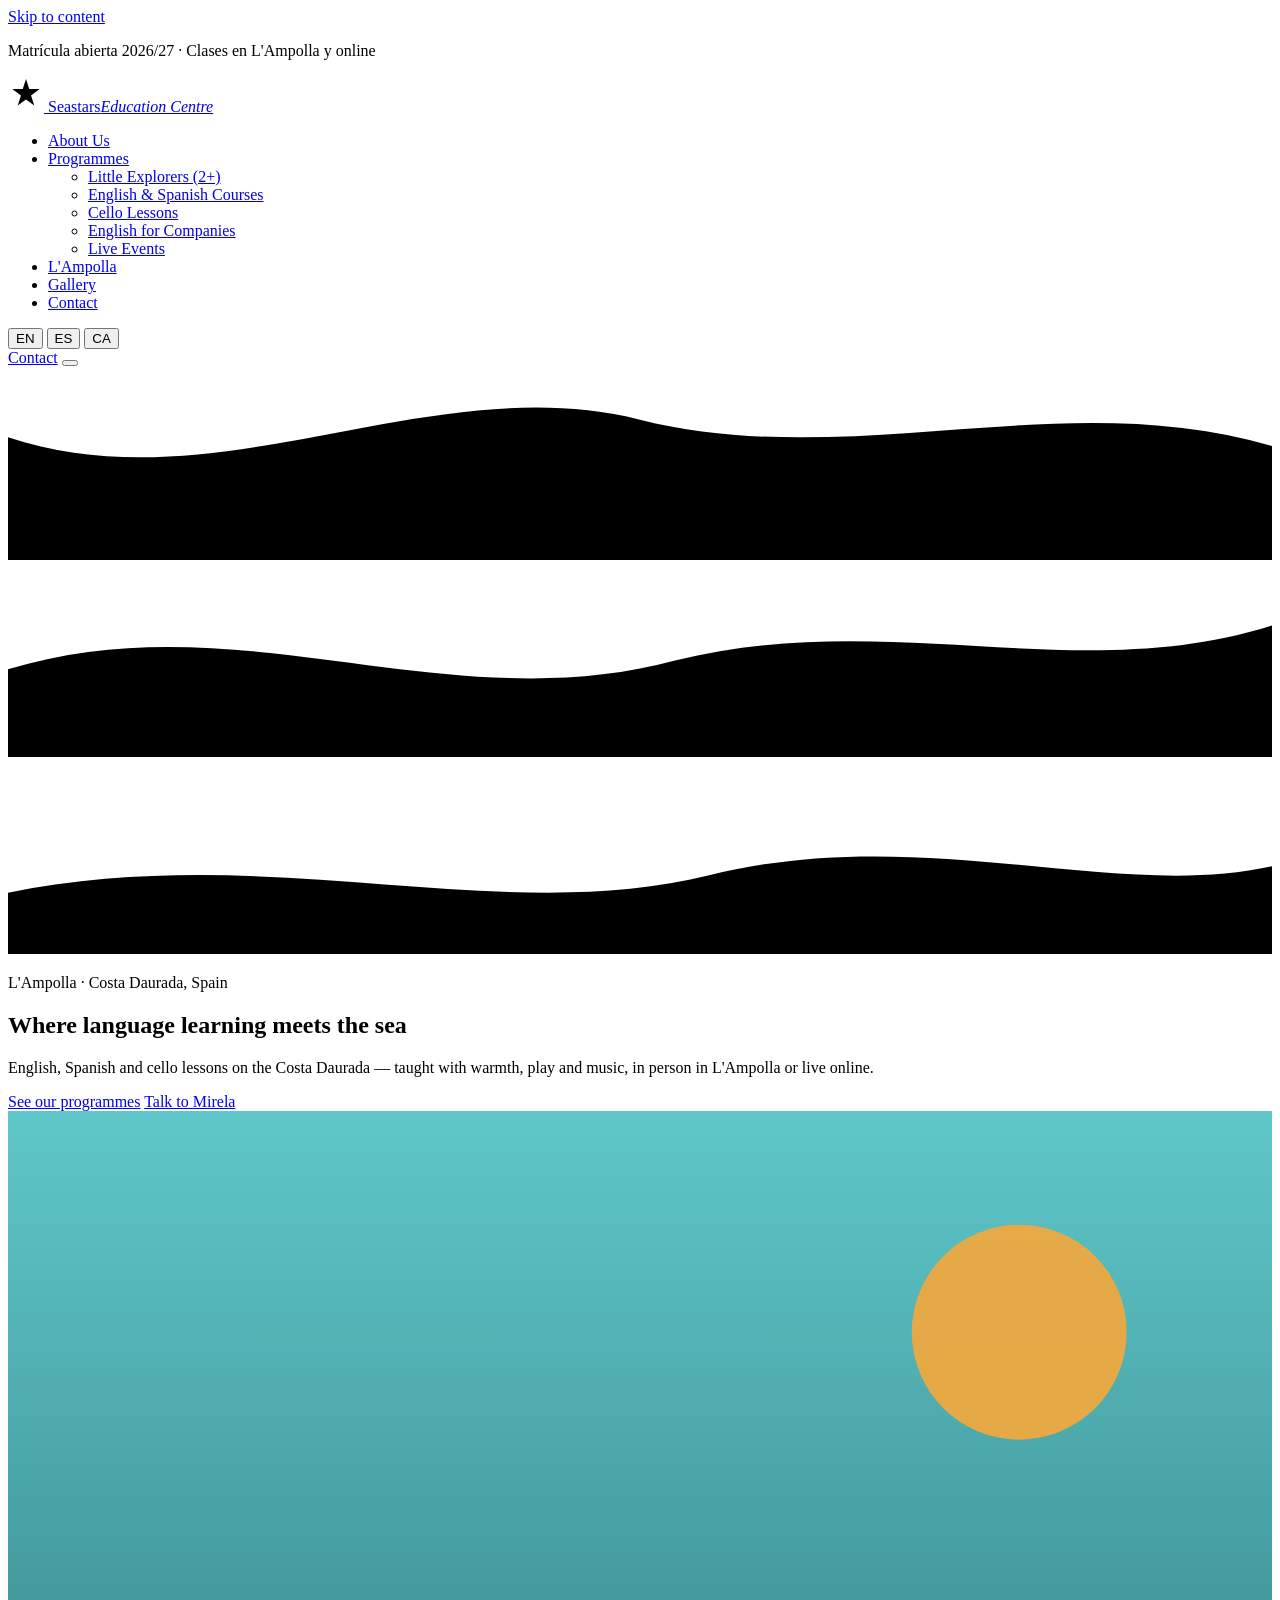
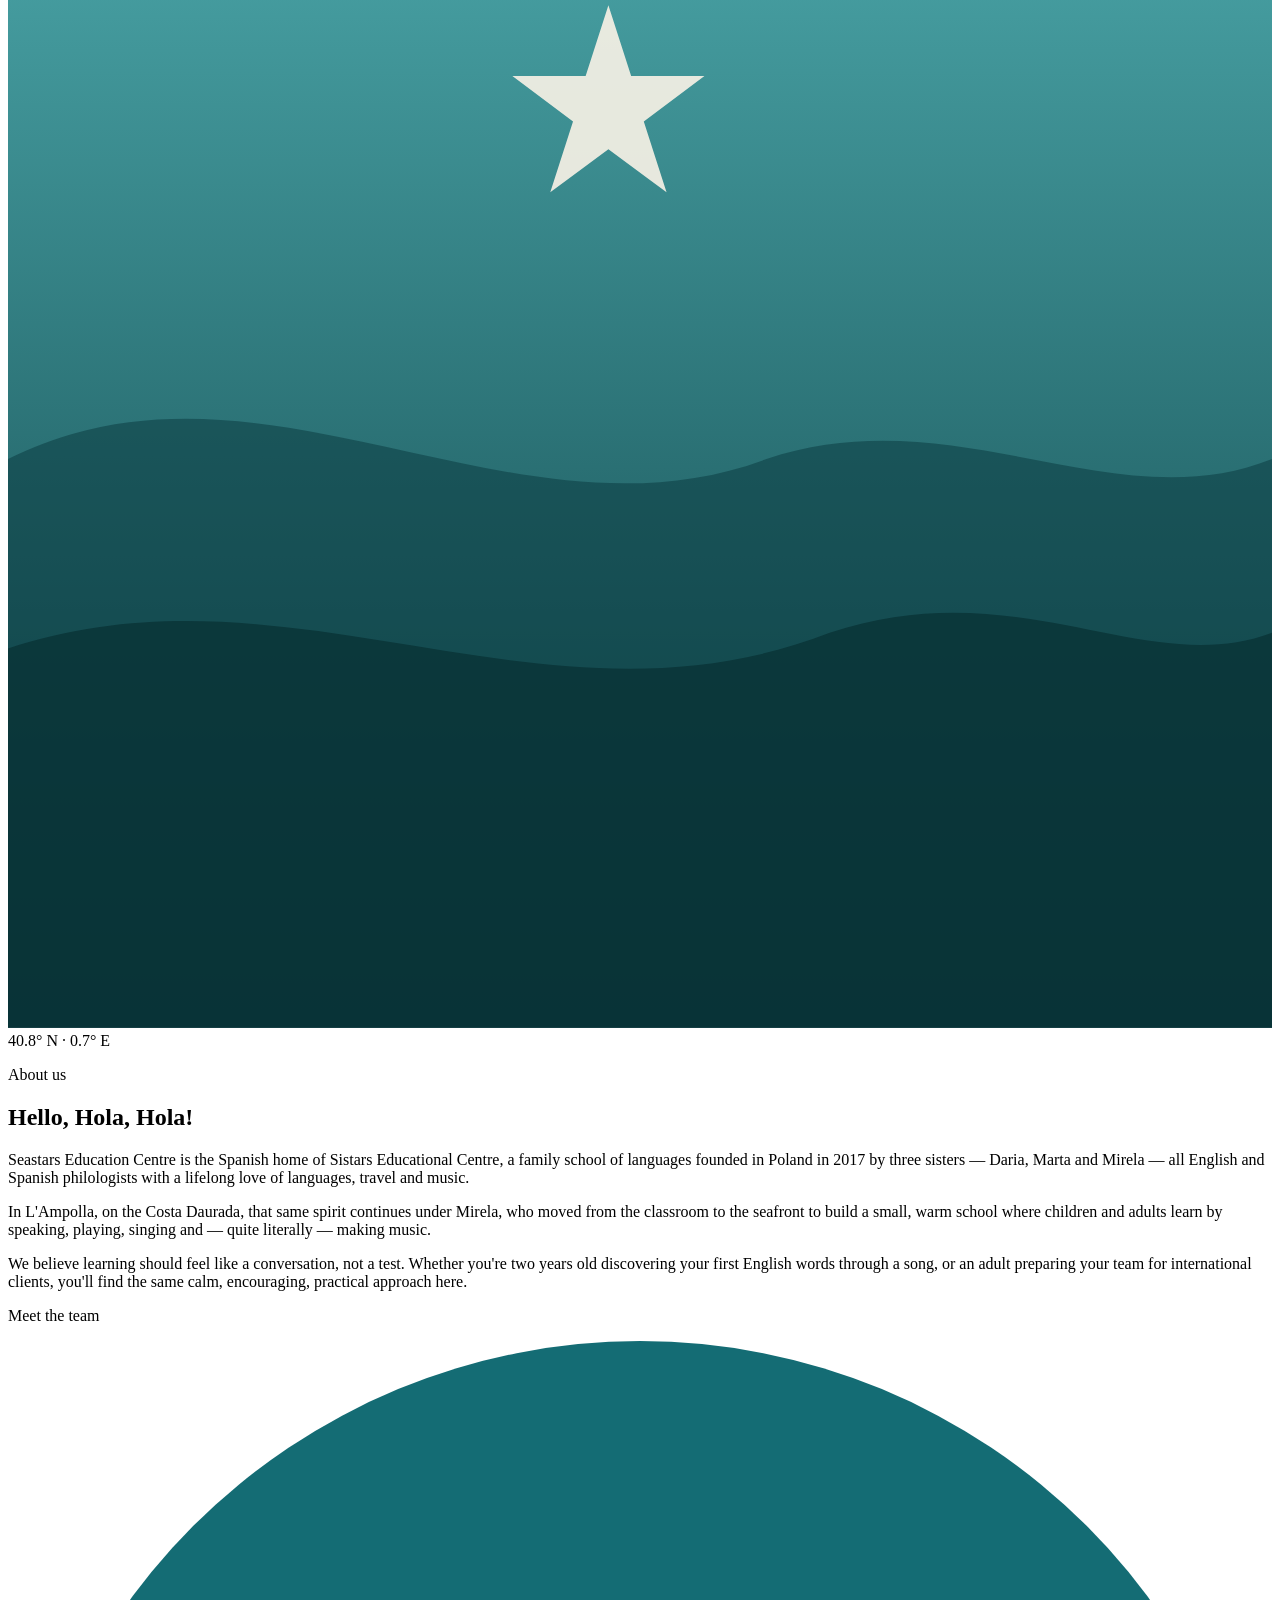
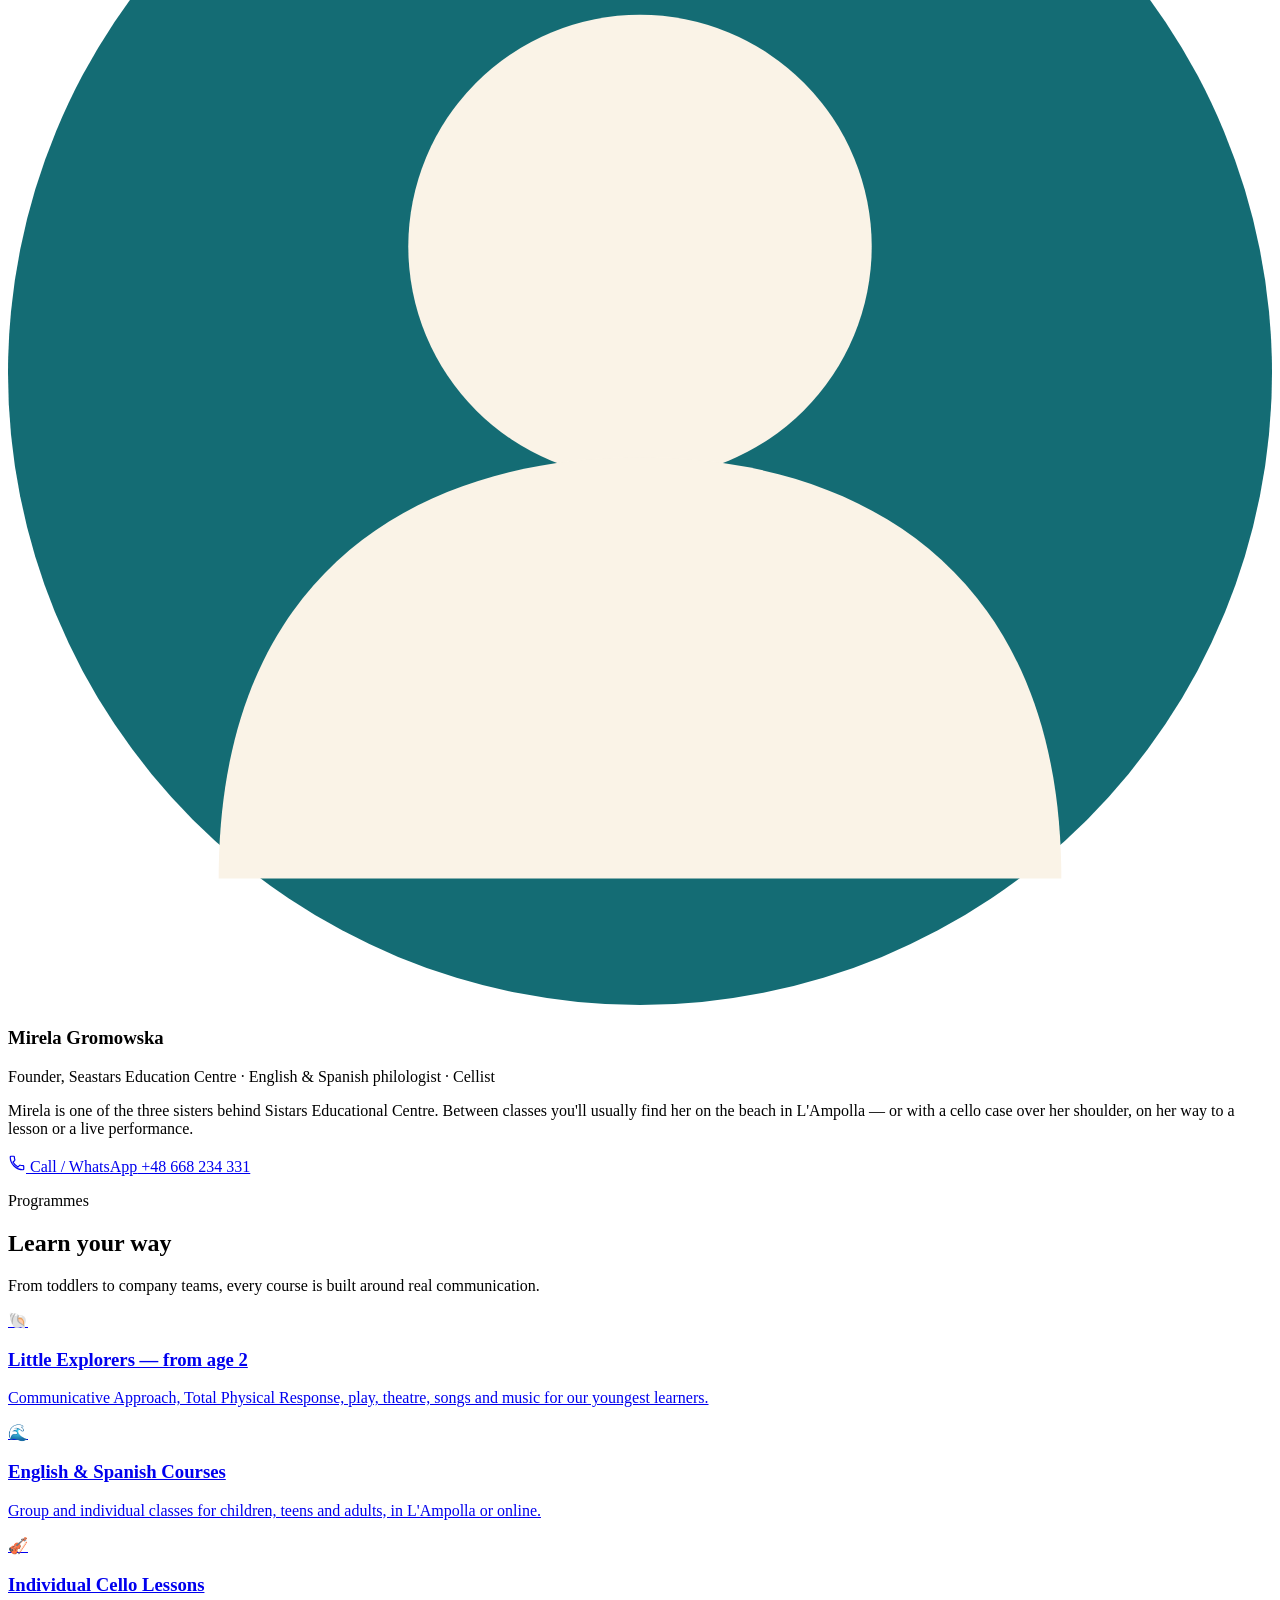
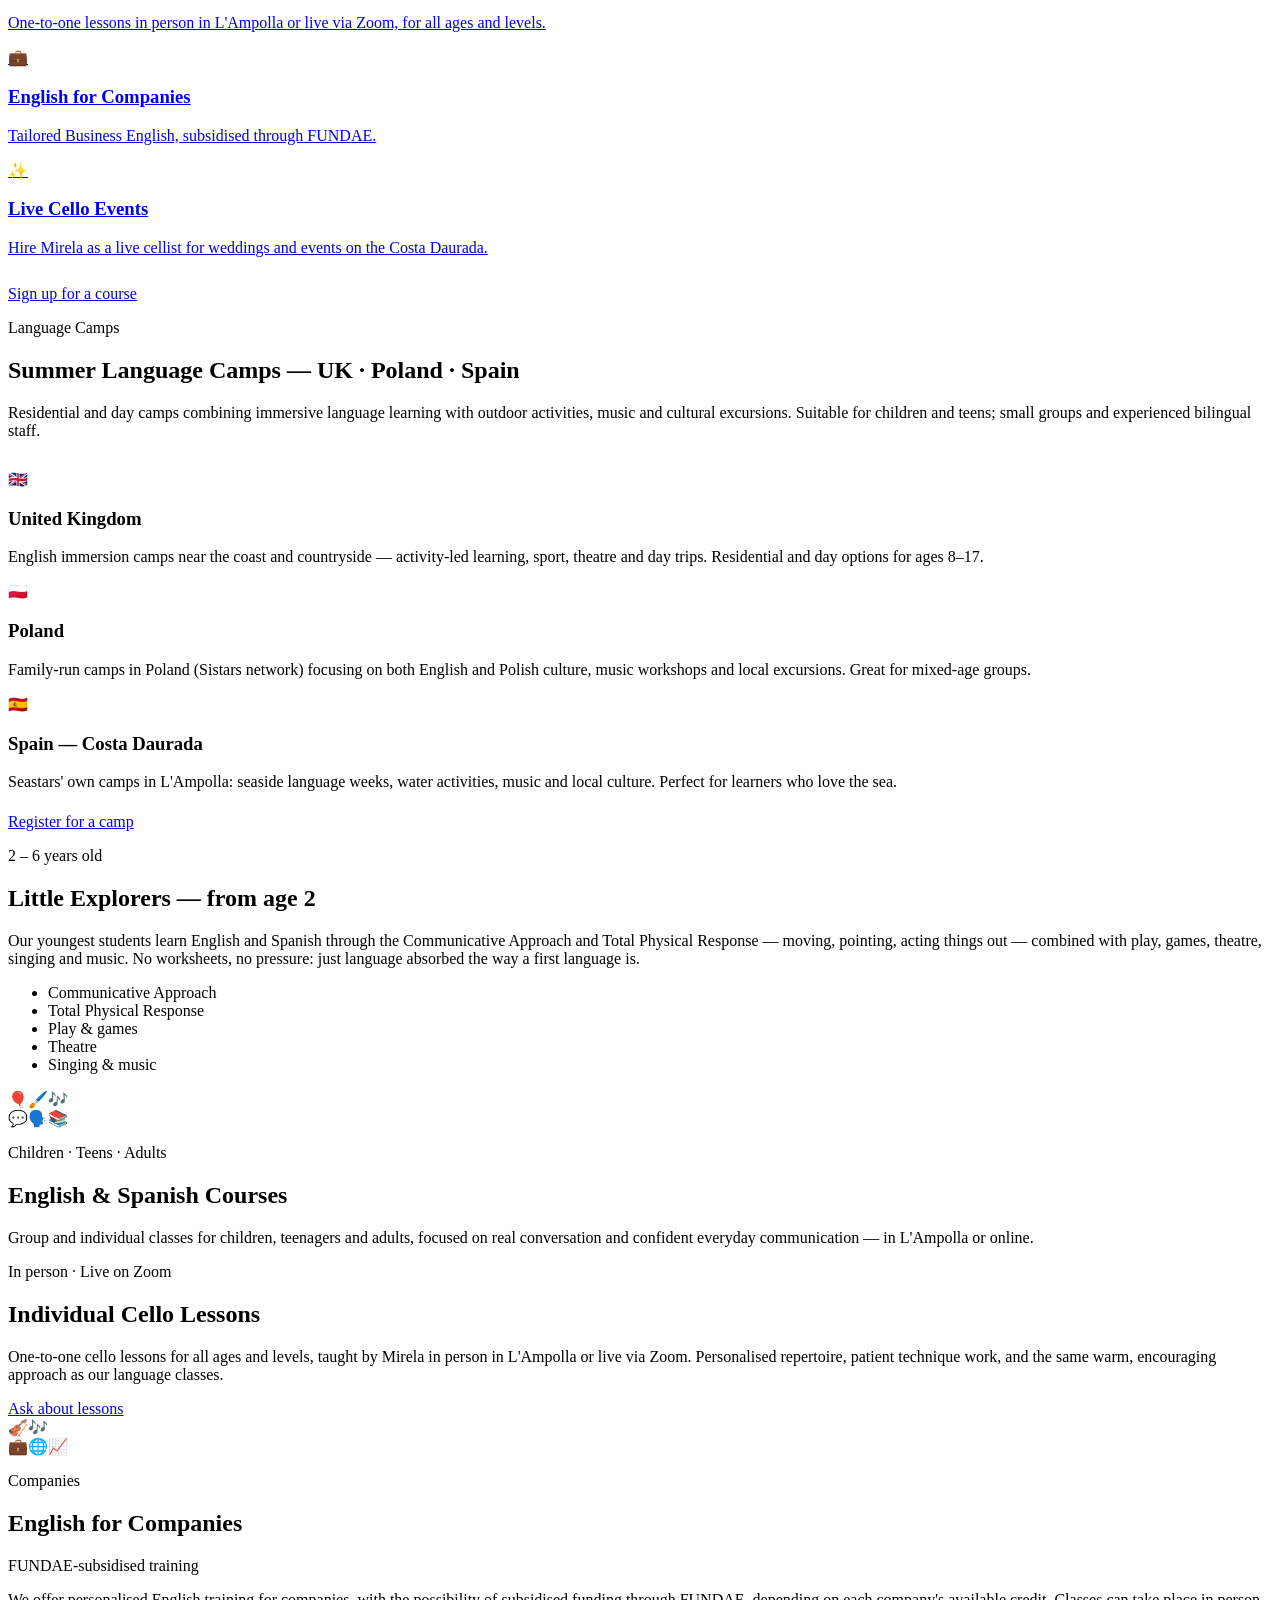
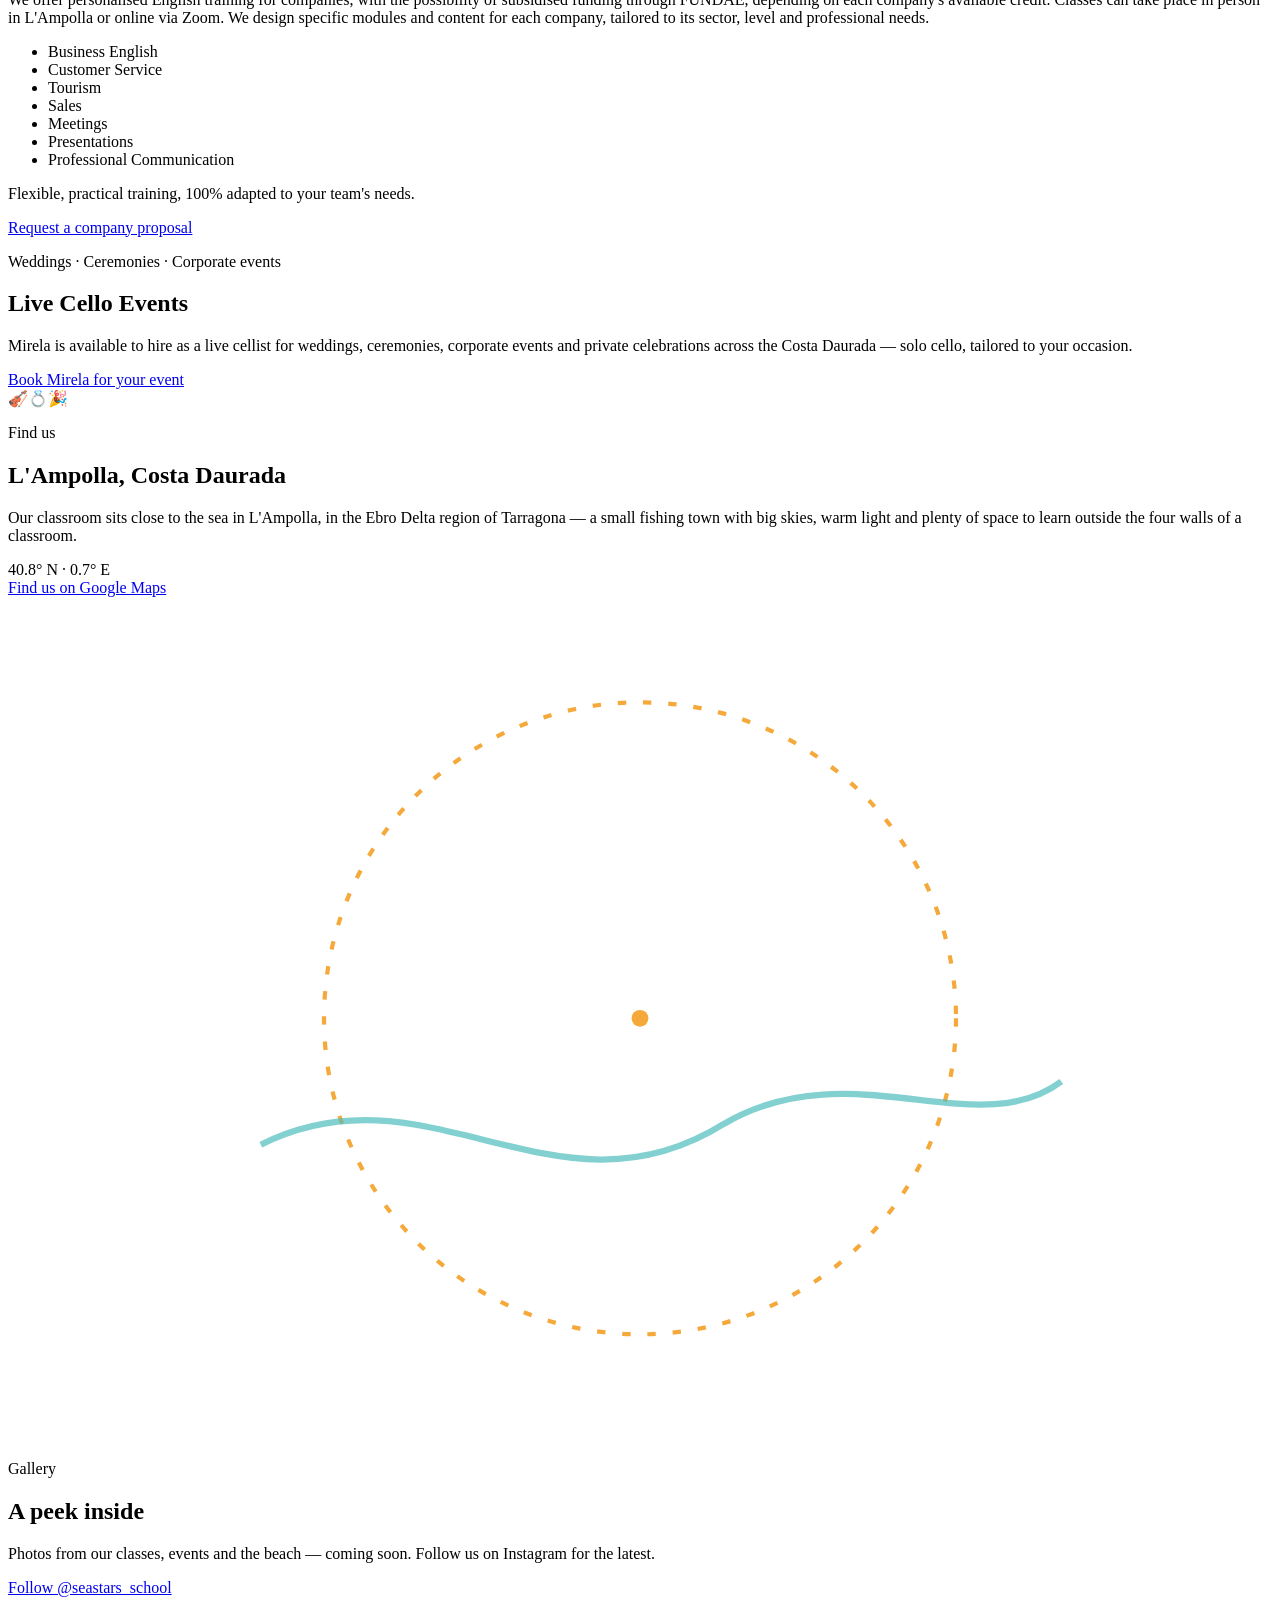
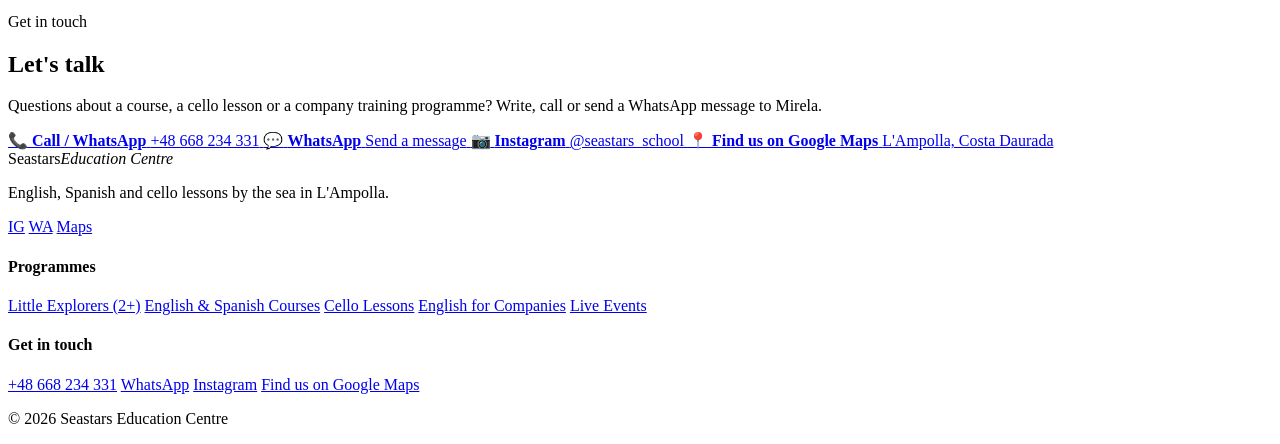
==== index.html @ ed07a640 "Add files via upload" ====
<!DOCTYPE html>
<html lang="es">
<head>
<meta charset="UTF-8">
<meta name="viewport" content="width=device-width, initial-scale=1.0">
<title>Seastars Education Centre — L'Ampolla</title>
<meta name="description" content="Seastars Education Centre — inglés, español y clases de violonchelo en L'Ampolla, Costa Daurada. English, Spanish and cello lessons by the sea.">

<link rel="icon" href="data:image/svg+xml,%3Csvg xmlns='http://www.w3.org/2000/svg' viewBox='0 0 100 100'%3E%3Crect width='100' height='100' rx='24' fill='%230B3D42'/%3E%3Cpath d='M50 18 L58 40 L82 40 L62 54 L70 78 L50 63 L30 78 L38 54 L18 40 L42 40 Z' fill='%23F5A93B'/%3E%3C/svg%3E">

<link rel="preconnect" href="https://fonts.googleapis.com">
<link rel="preconnect" href="https://fonts.gstatic.com" crossorigin>
<link href="https://fonts.googleapis.com/css2?family=Fraunces:ital,opsz,wght@0,9..144,400;0,9..144,500;0,9..144,600;1,9..144,500&family=Inter:wght@400;500;600;700&family=Space+Mono:wght@400;700&display=swap" rel="stylesheet">

<link rel="stylesheet" href="css/styles.css">
</head>
<body>

<a class="skip-link" href="#main">Skip to content</a>

<!-- ANNOUNCEMENT BAR -->
<div class="announce">
  <p data-i18n="announce.text">Matrícula abierta 2026/27 · Clases en L'Ampolla y online</p>
</div>

<!-- HEADER -->
<header class="site-header" id="site-header">
  <div class="wrap header-inner">
    <a href="#top" class="logo" aria-label="Seastars Education Centre — home">
      <svg class="logo-mark" viewBox="0 0 100 100" width="36" height="36" aria-hidden="true">
        <path d="M50 8 L59 36 L88 36 L64 54 L73 82 L50 65 L27 82 L36 54 L12 36 L41 36 Z"/>
      </svg>
      <span class="logo-word">Seastars<em>Education&nbsp;Centre</em></span>
    </a>

    <nav class="main-nav" id="main-nav" aria-label="Primary">
      <ul>
        <li><a href="#about" data-i18n="nav.about">About Us</a></li>
        <li class="has-dropdown">
          <a href="#offer" data-i18n="nav.offer">Programmes</a>
          <ul class="dropdown">
            <li><a href="#kids" data-i18n="nav.kids">Little Explorers (2+)</a></li>
            <li><a href="#general" data-i18n="nav.general">English &amp; Spanish Courses</a></li>
            <li><a href="#cello" data-i18n="nav.cello">Cello Lessons</a></li>
            <li><a href="#business" data-i18n="nav.business">English for Companies</a></li>
            <li><a href="#events" data-i18n="nav.events">Live Events</a></li>
          </ul>
        </li>
        <li><a href="#location" data-i18n="nav.location">L'Ampolla</a></li>
        <li><a href="#gallery" data-i18n="nav.gallery">Gallery</a></li>
        <li><a href="#contact" data-i18n="nav.contact">Contact</a></li>
      </ul>
    </nav>

    <div class="header-actions">
      <div class="lang-switch" role="group" aria-label="Language">
        <button type="button" class="lang-btn" data-lang="en">EN</button>
        <button type="button" class="lang-btn" data-lang="es">ES</button>
        <button type="button" class="lang-btn" data-lang="ca">CA</button>
      </div>
      <a class="btn btn-small btn-primary" href="#contact" data-i18n="nav.cta">Contact</a>
      <button class="nav-toggle" id="nav-toggle" aria-expanded="false" aria-controls="main-nav" aria-label="Toggle menu">
        <span></span><span></span><span></span>
      </button>
    </div>
  </div>
</header>

<main id="main">

  <!-- HERO -->
  <section class="hero" id="top">
    <div class="hero-sea" aria-hidden="true">
      <svg class="hero-wave hero-wave-1" viewBox="0 0 1440 220" preserveAspectRatio="none"><path d="M0,80 C 240,160 480,0 720,60 C 960,120 1200,20 1440,90 L1440,220 L0,220 Z"></path></svg>
      <svg class="hero-wave hero-wave-2" viewBox="0 0 1440 220" preserveAspectRatio="none"><path d="M0,120 C 260,40 500,180 760,110 C 1000,50 1220,140 1440,70 L1440,220 L0,220 Z"></path></svg>
      <svg class="hero-wave hero-wave-3" viewBox="0 0 1440 220" preserveAspectRatio="none"><path d="M0,150 C 300,90 560,190 800,130 C 1040,70 1260,160 1440,120 L1440,220 L0,220 Z"></path></svg>
    </div>

    <div class="wrap hero-inner">
      <p class="eyebrow eyebrow-light" data-i18n="hero.eyebrow">L'Ampolla · Costa Daurada, Spain</p>
      <h1 data-i18n="hero.title">Where language learning meets the sea</h1>
      <p class="hero-sub" data-i18n="hero.subtitle">English, Spanish and cello lessons on the Costa Daurada — taught with warmth, play and music, in person in L'Ampolla or live online.</p>
      <div class="hero-cta">
        <a href="#offer" class="btn btn-primary" data-i18n="hero.cta1">See our programmes</a>
        <a href="#contact" class="btn btn-ghost" data-i18n="hero.cta2">Talk to Mirela</a>
      </div>
    </div>

    <div class="soundwave" aria-hidden="true">
      <span></span><span></span><span></span><span></span><span></span><span></span><span></span><span></span><span></span><span></span><span></span><span></span>
    </div>
  </section>

  <!-- ABOUT -->
  <section class="section about" id="about">
    <div class="wrap about-grid">
      <div class="about-visual" aria-hidden="true">
        <div class="about-photo">
          <svg viewBox="0 0 400 480" width="100%" height="100%" preserveAspectRatio="xMidYMid slice">
            <defs>
              <linearGradient id="seaGrad" x1="0" y1="0" x2="0" y2="1">
                <stop offset="0" stop-color="#5FC7C9"/>
                <stop offset="1" stop-color="#0B3D42"/>
              </linearGradient>
            </defs>
            <rect width="400" height="480" fill="url(#seaGrad)"/>
            <circle cx="320" cy="70" r="34" fill="#F5A93B" opacity="0.9"/>
            <path d="M0 300 C 80 260 160 330 240 300 C 300 280 350 320 400 300 L400 480 L0 480 Z" fill="#0B3D42" opacity="0.55"/>
            <path d="M0 360 C 90 330 170 390 260 355 C 320 335 360 370 400 355 L400 480 L0 480 Z" fill="#083033" opacity="0.7"/>
            <g transform="translate(150,150)" fill="#FAF3E7" opacity="0.9">
              <path d="M50 8 L59 36 L88 36 L64 54 L73 82 L50 65 L27 82 L36 54 L12 36 L41 36 Z" transform="scale(0.8)"/>
            </g>
          </svg>
        </div>
        <div class="about-badge">
          <span class="badge-coords" data-i18n="location.coords">40.8° N · 0.7° E</span>
        </div>
      </div>

      <div class="about-copy">
        <p class="eyebrow" data-i18n="about.eyebrow">About us</p>
        <h2 data-i18n="about.title">Hello, Hola, Hola!</h2>
        <p data-i18n="about.text1">Seastars Education Centre is the Spanish home of Sistars Educational Centre, a family school of languages founded in Poland in 2017 by three sisters — Daria, Marta and Mirela — all English and Spanish philologists with a lifelong love of languages, travel and music.</p>
        <p data-i18n="about.text2">In L'Ampolla, on the Costa Daurada, that same spirit continues under Mirela, who moved from the classroom to the seafront to build a small, warm school where children and adults learn by speaking, playing, singing and — quite literally — making music.</p>
        <p data-i18n="about.text3">We believe learning should feel like a conversation, not a test. Whether you're two years old discovering your first English words through a song, or an adult preparing your team for international clients, you'll find the same calm, encouraging, practical approach here.</p>
      </div>
    </div>
  </section>

  <!-- TEAM -->
  <section class="section team" id="team">
    <div class="wrap">
      <p class="eyebrow" data-i18n="team.eyebrow">Meet the team</p>
      <div class="team-card">
        <div class="team-avatar" aria-hidden="true">
          <svg viewBox="0 0 120 120" width="100%" height="100%">
            <circle cx="60" cy="60" r="60" fill="#146C74"/>
            <circle cx="60" cy="48" r="22" fill="#FAF3E7"/>
            <path d="M20 108 C 20 78 40 68 60 68 C 80 68 100 78 100 108 Z" fill="#FAF3E7"/>
          </svg>
        </div>
        <div class="team-info">
          <h3>Mirela Gromowska</h3>
          <p class="team-role" data-i18n="team.role">Founder, Seastars Education Centre · English &amp; Spanish philologist · Cellist</p>
          <p data-i18n="team.bio">Mirela is one of the three sisters behind Sistars Educational Centre. Between classes you'll usually find her on the beach in L'Ampolla — or with a cello case over her shoulder, on her way to a lesson or a live performance.</p>
          <a class="team-phone" href="tel:+48668234331">
            <svg width="18" height="18" viewBox="0 0 24 24" fill="none" aria-hidden="true"><path d="M6.6 10.8c1.4 2.8 3.8 5.1 6.6 6.6l2.2-2.2c.3-.3.7-.4 1-.2 1.1.4 2.3.6 3.6.6.6 0 1 .4 1 1V20c0 .6-.4 1-1 1C10.7 21 3 13.3 3 4c0-.6.4-1 1-1h3.5c.6 0 1 .4 1 1 0 1.3.2 2.5.6 3.6.1.4 0 .8-.2 1L6.6 10.8z" stroke="currentColor" stroke-width="1.6"/></svg>
            <span data-i18n="team.phoneLabel">Call / WhatsApp</span> +48 668 234 331
          </a>
        </div>
      </div>
    </div>
  </section>

  <!-- OFFER -->
  <section class="section offer" id="offer">
    <div class="wrap">
      <p class="eyebrow" data-i18n="offer.eyebrow">Programmes</p>
      <h2 data-i18n="offer.title">Learn your way</h2>
      <p class="section-sub" data-i18n="offer.subtitle">From toddlers to company teams, every course is built around real communication.</p>

      <div class="offer-grid">
        <a class="offer-card" href="#kids">
          <span class="offer-icon" aria-hidden="true">🐚</span>
          <h3 data-i18n="kids.title">Little Explorers — from age 2</h3>
          <p data-i18n="kids.cardText">Communicative Approach, Total Physical Response, play, theatre, songs and music for our youngest learners.</p>
        </a>
        <a class="offer-card" href="#general">
          <span class="offer-icon" aria-hidden="true">🌊</span>
          <h3 data-i18n="general.title">English &amp; Spanish Courses</h3>
          <p data-i18n="general.cardText">Group and individual classes for children, teens and adults, in L'Ampolla or online.</p>
        </a>
        <a class="offer-card" href="#cello">
          <span class="offer-icon" aria-hidden="true">🎻</span>
          <h3 data-i18n="cello.title">Individual Cello Lessons</h3>
          <p data-i18n="cello.cardText">One-to-one lessons in person in L'Ampolla or live via Zoom, for all ages and levels.</p>
        </a>
        <a class="offer-card" href="#business">
          <span class="offer-icon" aria-hidden="true">💼</span>
          <h3 data-i18n="business.title">English for Companies</h3>
          <p data-i18n="business.cardTextShort">Tailored Business English, subsidised through FUNDAE.</p>
        </a>
        <a class="offer-card" href="#events">
          <span class="offer-icon" aria-hidden="true">✨</span>
          <h3 data-i18n="events.title">Live Cello Events</h3>
          <p data-i18n="events.cardText">Hire Mirela as a live cellist for weddings and events on the Costa Daurada.</p>
        </a>
      </div>
      <div class="wrap" style="margin-top:28px">
        <div class="hero-cta">
          <a class="btn btn-primary" href="https://docs.google.com/forms/d/e/1FAIpQLSevia2BLMErSLczz5gd5hfnEyqFBRcEj_v--RxERh5KGYDatg/viewform" target="_blank" rel="noopener">Sign up for a course</a>
        </div>
      </div>
    </div>
  </section>

  <!-- LANGUAGE CAMPS -->
  <section class="section camps" id="camps">
    <div class="wrap">
      <p class="eyebrow">Language Camps</p>
      <h2>Summer Language Camps — UK · Poland · Spain</h2>
      <p class="section-sub">Residential and day camps combining immersive language learning with outdoor activities, music and cultural excursions. Suitable for children and teens; small groups and experienced bilingual staff.</p>

      <div class="offer-grid" style="margin-top:30px">
        <div class="offer-card">
          <span class="offer-icon" aria-hidden="true">🇬🇧</span>
          <h3>United Kingdom</h3>
          <p>English immersion camps near the coast and countryside — activity-led learning, sport, theatre and day trips. Residential and day options for ages 8–17.</p>
        </div>

        <div class="offer-card">
          <span class="offer-icon" aria-hidden="true">🇵🇱</span>
          <h3>Poland</h3>
          <p>Family-run camps in Poland (Sistars network) focusing on both English and Polish culture, music workshops and local excursions. Great for mixed-age groups.</p>
        </div>

        <div class="offer-card">
          <span class="offer-icon" aria-hidden="true">🇪🇸</span>
          <h3>Spain — Costa Daurada</h3>
          <p>Seastars' own camps in L'Ampolla: seaside language weeks, water activities, music and local culture. Perfect for learners who love the sea.</p>
        </div>
      </div>

      <div class="hero-cta" style="margin-top:22px">
        <a class="btn btn-primary" href="https://docs.google.com/forms/d/e/1FAIpQLSevia2BLMErSLczz5gd5hfnEyqFBRcEj_v--RxERh5KGYDatg/viewform" target="_blank" rel="noopener">Register for a camp</a>
      </div>
    </div>
  </section>

  <!-- KIDS DETAIL -->
  <section class="section detail detail-alt" id="kids">
    <div class="wrap detail-grid">
      <div class="detail-copy">
        <p class="eyebrow" data-i18n="kids.eyebrow">2 – 6 years old</p>
        <h2 data-i18n="kids.title">Little Explorers — from age 2</h2>
        <p data-i18n="kids.text">Our youngest students learn English and Spanish through the Communicative Approach and Total Physical Response — moving, pointing, acting things out — combined with play, games, theatre, singing and music. No worksheets, no pressure: just language absorbed the way a first language is.</p>
        <ul class="tag-list">
          <li data-i18n="kids.tag1">Communicative Approach</li>
          <li data-i18n="kids.tag2">Total Physical Response</li>
          <li data-i18n="kids.tag3">Play &amp; games</li>
          <li data-i18n="kids.tag4">Theatre</li>
          <li data-i18n="kids.tag5">Singing &amp; music</li>
        </ul>
      </div>
      <div class="detail-visual" aria-hidden="true">
        <div class="blob blob-gold"></div>
        <span class="detail-emoji">🎈🖌️🎶</span>
      </div>
    </div>
  </section>

  <!-- GENERAL COURSES DETAIL -->
  <section class="section detail" id="general">
    <div class="wrap detail-grid detail-grid-rev">
      <div class="detail-visual" aria-hidden="true">
        <div class="blob blob-teal"></div>
        <span class="detail-emoji">💬🗣️📚</span>
      </div>
      <div class="detail-copy">
        <p class="eyebrow" data-i18n="general.eyebrow">Children · Teens · Adults</p>
        <h2 data-i18n="general.title">English &amp; Spanish Courses</h2>
        <p data-i18n="general.text">Group and individual classes for children, teenagers and adults, focused on real conversation and confident everyday communication — in L'Ampolla or online.</p>
      </div>
    </div>
  </section>

  <!-- CELLO DETAIL -->
  <section class="section detail detail-alt" id="cello">
    <div class="wrap detail-grid">
      <div class="detail-copy">
        <p class="eyebrow" data-i18n="cello.eyebrow">In person · Live on Zoom</p>
        <h2 data-i18n="cello.title">Individual Cello Lessons</h2>
        <p data-i18n="cello.text">One-to-one cello lessons for all ages and levels, taught by Mirela in person in L'Ampolla or live via Zoom. Personalised repertoire, patient technique work, and the same warm, encouraging approach as our language classes.</p>
        <a class="btn btn-primary btn-small" href="#contact" data-i18n="cello.cta">Ask about lessons</a>
      </div>
      <div class="detail-visual" aria-hidden="true">
        <div class="blob blob-coral"></div>
        <span class="detail-emoji">🎻🎶</span>
      </div>
    </div>
  </section>

  <!-- BUSINESS DETAIL -->
  <section class="section detail business-detail" id="business">
    <div class="wrap detail-grid detail-grid-rev">
      <div class="detail-visual" aria-hidden="true">
        <div class="blob blob-teal"></div>
        <span class="detail-emoji">💼🌐📈</span>
      </div>
      <div class="detail-copy">
        <p class="eyebrow" data-i18n="business.eyebrow">Companies</p>
        <h2 data-i18n="business.title">English for Companies</h2>
        <p class="business-subtitle" data-i18n="business.subtitle">FUNDAE-subsidised training</p>
        <p data-i18n="business.text">We offer personalised English training for companies, with the possibility of subsidised funding through FUNDAE, depending on each company's available credit. Classes can take place in person in L'Ampolla or online via Zoom. We design specific modules and content for each company, tailored to its sector, level and professional needs.</p>
        <ul class="tag-list">
          <li data-i18n="business.tag1">Business English</li>
          <li data-i18n="business.tag2">Customer Service</li>
          <li data-i18n="business.tag3">Tourism</li>
          <li data-i18n="business.tag4">Sales</li>
          <li data-i18n="business.tag5">Meetings</li>
          <li data-i18n="business.tag6">Presentations</li>
          <li data-i18n="business.tag7">Professional Communication</li>
        </ul>
        <p class="business-footnote" data-i18n="business.footnote">Flexible, practical training, 100% adapted to your team's needs.</p>
        <a class="btn btn-primary btn-small" href="#contact" data-i18n="business.cta">Request a company proposal</a>
      </div>
    </div>
  </section>

  <!-- EVENTS DETAIL -->
  <section class="section detail detail-alt" id="events">
    <div class="wrap detail-grid">
      <div class="detail-copy">
        <p class="eyebrow" data-i18n="events.eyebrow">Weddings · Ceremonies · Corporate events</p>
        <h2 data-i18n="events.title">Live Cello Events</h2>
        <p data-i18n="events.text">Mirela is available to hire as a live cellist for weddings, ceremonies, corporate events and private celebrations across the Costa Daurada — solo cello, tailored to your occasion.</p>
        <a class="btn btn-primary btn-small" href="#contact" data-i18n="events.cta">Book Mirela for your event</a>
      </div>
      <div class="detail-visual" aria-hidden="true">
        <div class="blob blob-gold"></div>
        <span class="detail-emoji">🎻💍🎉</span>
      </div>
    </div>
  </section>

  <!-- LOCATION -->
  <section class="section location" id="location">
    <div class="wrap location-grid">
      <div class="location-copy">
        <p class="eyebrow eyebrow-light" data-i18n="location.eyebrow">Find us</p>
        <h2 data-i18n="location.title">L'Ampolla, Costa Daurada</h2>
        <p data-i18n="location.text">Our classroom sits close to the sea in L'Ampolla, in the Ebro Delta region of Tarragona — a small fishing town with big skies, warm light and plenty of space to learn outside the four walls of a classroom.</p>
        <span class="coords" data-i18n="location.coords">40.8° N · 0.7° E</span>
        <div class="hero-cta">
          <a class="btn btn-ghost btn-light" href="https://share.google/q6pRqTPEr56QYsJ8X" target="_blank" rel="noopener" data-i18n="location.mapLabel">Find us on Google Maps</a>
        </div>
      </div>
      <div class="location-visual" aria-hidden="true">
        <svg class="wave-loop" viewBox="0 0 600 400" width="100%" height="100%" preserveAspectRatio="xMidYMid meet">
          <circle cx="300" cy="200" r="150" fill="none" stroke="#F5A93B" stroke-width="2" stroke-dasharray="4 8"/>
          <circle cx="300" cy="200" r="4" fill="#F5A93B"/>
          <path d="M120 260 C 200 220 260 300 340 250 C 400 215 460 260 500 230" stroke="#4FBDBE" stroke-width="3" fill="none" opacity="0.7"/>
        </svg>
      </div>
    </div>
  </section>

  <!-- GALLERY -->
  <section class="section gallery" id="gallery">
    <div class="wrap">
      <p class="eyebrow" data-i18n="gallery.eyebrow">Gallery</p>
      <h2 data-i18n="gallery.title">A peek inside</h2>
      <p class="section-sub" data-i18n="gallery.text">Photos from our classes, events and the beach — coming soon. Follow us on Instagram for the latest.</p>
      <div class="gallery-grid" aria-hidden="true">
        <div class="gallery-tile gt-1"></div>
        <div class="gallery-tile gt-2"></div>
        <div class="gallery-tile gt-3"></div>
        <div class="gallery-tile gt-4"></div>
        <div class="gallery-tile gt-5"></div>
        <div class="gallery-tile gt-6"></div>
      </div>
      <a class="btn btn-ghost" href="https://www.instagram.com/seastars_school" target="_blank" rel="noopener" data-i18n="gallery.igLabel">Follow @seastars_school</a>
    </div>
  </section>

  <!-- CONTACT -->
  <section class="section contact" id="contact">
    <div class="wrap contact-grid">
      <div>
        <p class="eyebrow eyebrow-light" data-i18n="contact.eyebrow">Get in touch</p>
        <h2 data-i18n="contact.title">Let's talk</h2>
        <p data-i18n="contact.text">Questions about a course, a cello lesson or a company training programme? Write, call or send a WhatsApp message to Mirela.</p>
      </div>

      <div class="contact-card">
        <a class="contact-row" href="tel:+48668234331">
          <span class="contact-icon" aria-hidden="true">📞</span>
          <span>
            <strong data-i18n="contact.phoneLabel">Call / WhatsApp</strong>
            <span>+48 668 234 331</span>
          </span>
        </a>
        <a class="contact-row" href="https://wa.me/48668234331" target="_blank" rel="noopener">
          <span class="contact-icon" aria-hidden="true">💬</span>
          <span>
            <strong>WhatsApp</strong>
            <span data-i18n="contact.waLabel">Send a message</span>
          </span>
        </a>
        <a class="contact-row" href="https://www.instagram.com/seastars_school" target="_blank" rel="noopener">
          <span class="contact-icon" aria-hidden="true">📷</span>
          <span>
            <strong>Instagram</strong>
            <span>@seastars_school</span>
          </span>
        </a>
        <a class="contact-row" href="https://share.google/q6pRqTPEr56QYsJ8X" target="_blank" rel="noopener">
          <span class="contact-icon" aria-hidden="true">📍</span>
          <span>
            <strong data-i18n="contact.mapLabel">Find us on Google Maps</strong>
            <span data-i18n="location.title">L'Ampolla, Costa Daurada</span>
          </span>
        </a>
      </div>
    </div>
  </section>

</main>

<!-- FOOTER -->
<footer class="site-footer">
  <div class="wrap footer-inner">
    <div class="footer-brand">
      <span class="logo-word">Seastars<em>Education&nbsp;Centre</em></span>
      <p data-i18n="footer.tagline">English, Spanish and cello lessons by the sea in L'Ampolla.</p>
      <div class="footer-social">
        <a href="https://www.instagram.com/seastars_school" target="_blank" rel="noopener" aria-label="Instagram">IG</a>
        <a href="https://wa.me/48668234331" target="_blank" rel="noopener" aria-label="WhatsApp">WA</a>
        <a href="https://share.google/q6pRqTPEr56QYsJ8X" target="_blank" rel="noopener" aria-label="Google Maps">Maps</a>
      </div>
    </div>

    <div class="footer-links">
      <h4 data-i18n="nav.offer">Programmes</h4>
      <a href="#kids" data-i18n="nav.kids">Little Explorers (2+)</a>
      <a href="#general" data-i18n="nav.general">English &amp; Spanish Courses</a>
      <a href="#cello" data-i18n="nav.cello">Cello Lessons</a>
      <a href="#business" data-i18n="nav.business">English for Companies</a>
      <a href="#events" data-i18n="nav.events">Live Events</a>
    </div>

    <div class="footer-links">
      <h4 data-i18n="contact.eyebrow">Get in touch</h4>
      <a href="tel:+48668234331">+48 668 234 331</a>
      <a href="https://wa.me/48668234331" target="_blank" rel="noopener">WhatsApp</a>
      <a href="https://www.instagram.com/seastars_school" target="_blank" rel="noopener">Instagram</a>
      <a href="https://share.google/q6pRqTPEr56QYsJ8X" target="_blank" rel="noopener" data-i18n="contact.mapLabel">Find us on Google Maps</a>
    </div>
  </div>
  <div class="wrap footer-bottom">
    <p data-i18n="footer.rights">© 2026 Seastars Education Centre</p>
  </div>
</footer>

<script src="js/translations.js"></script>
<script src="js/script.js"></script>
</body>
</html>
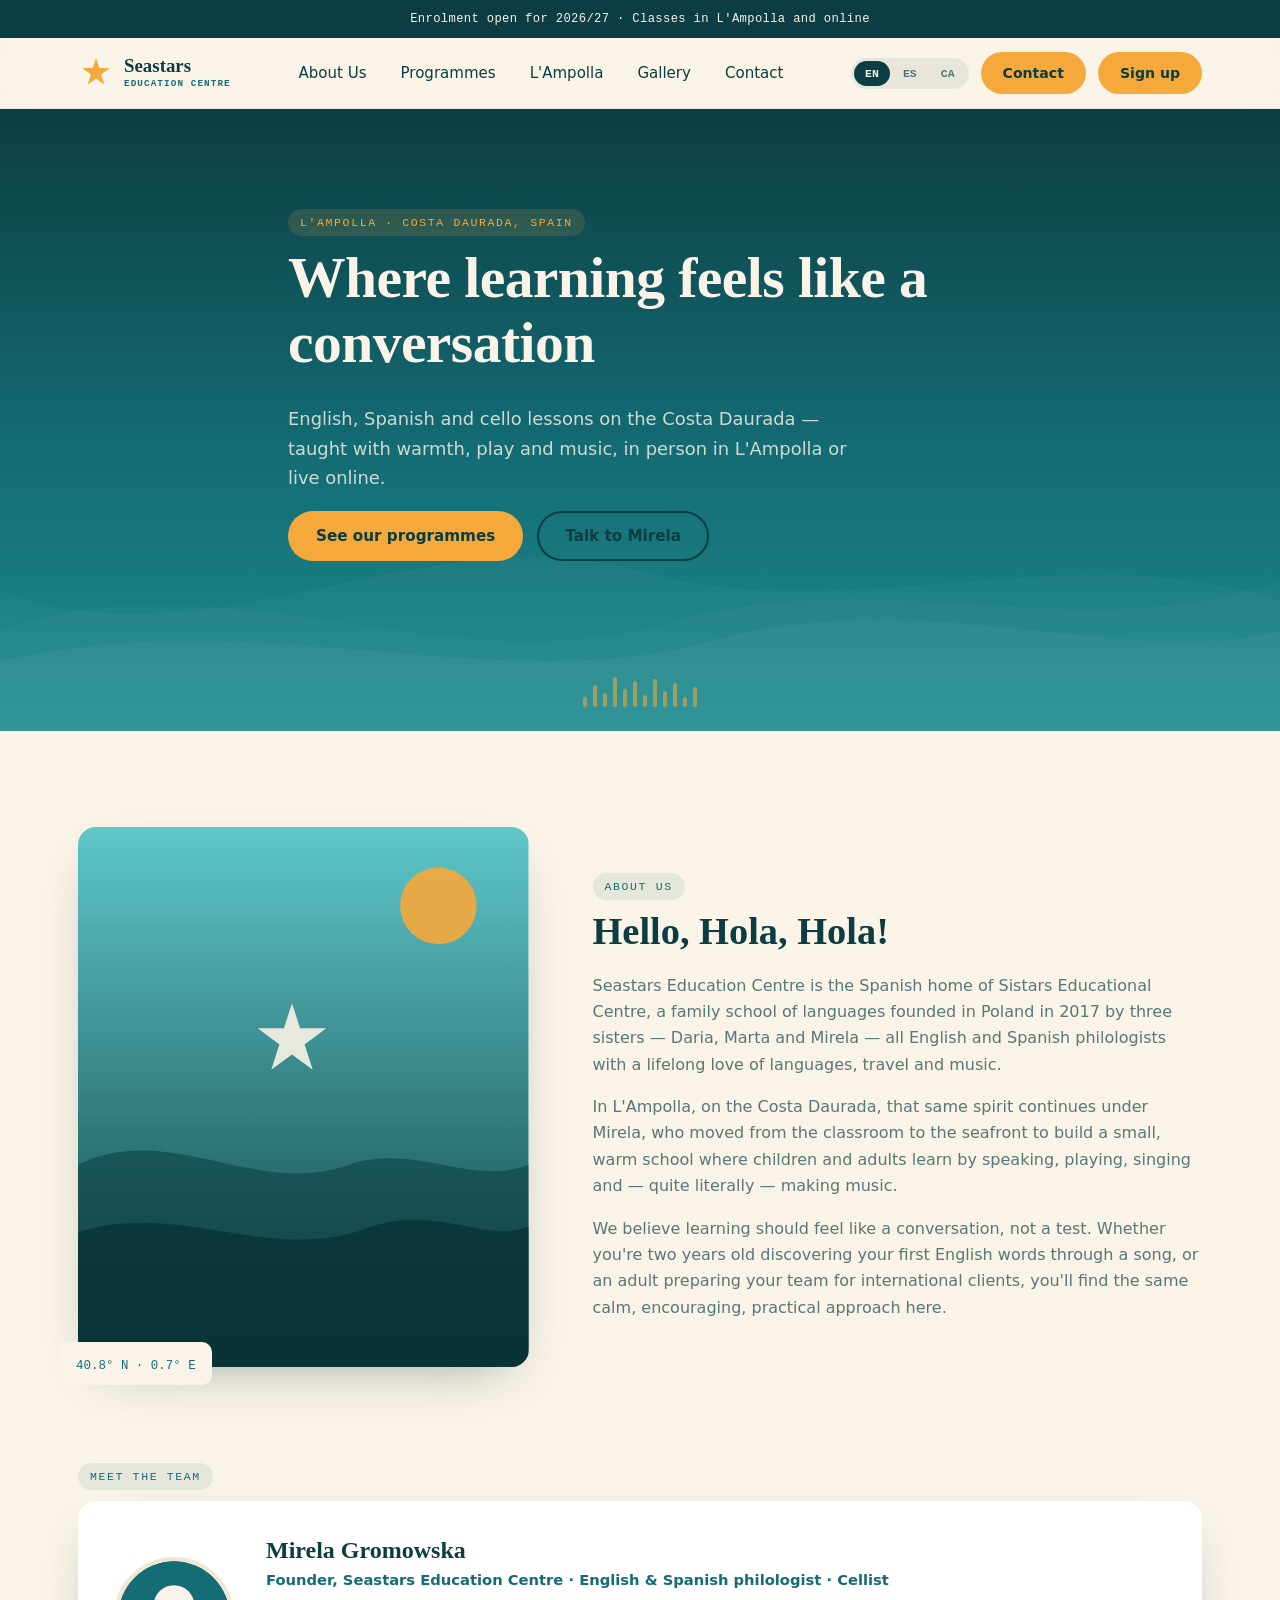
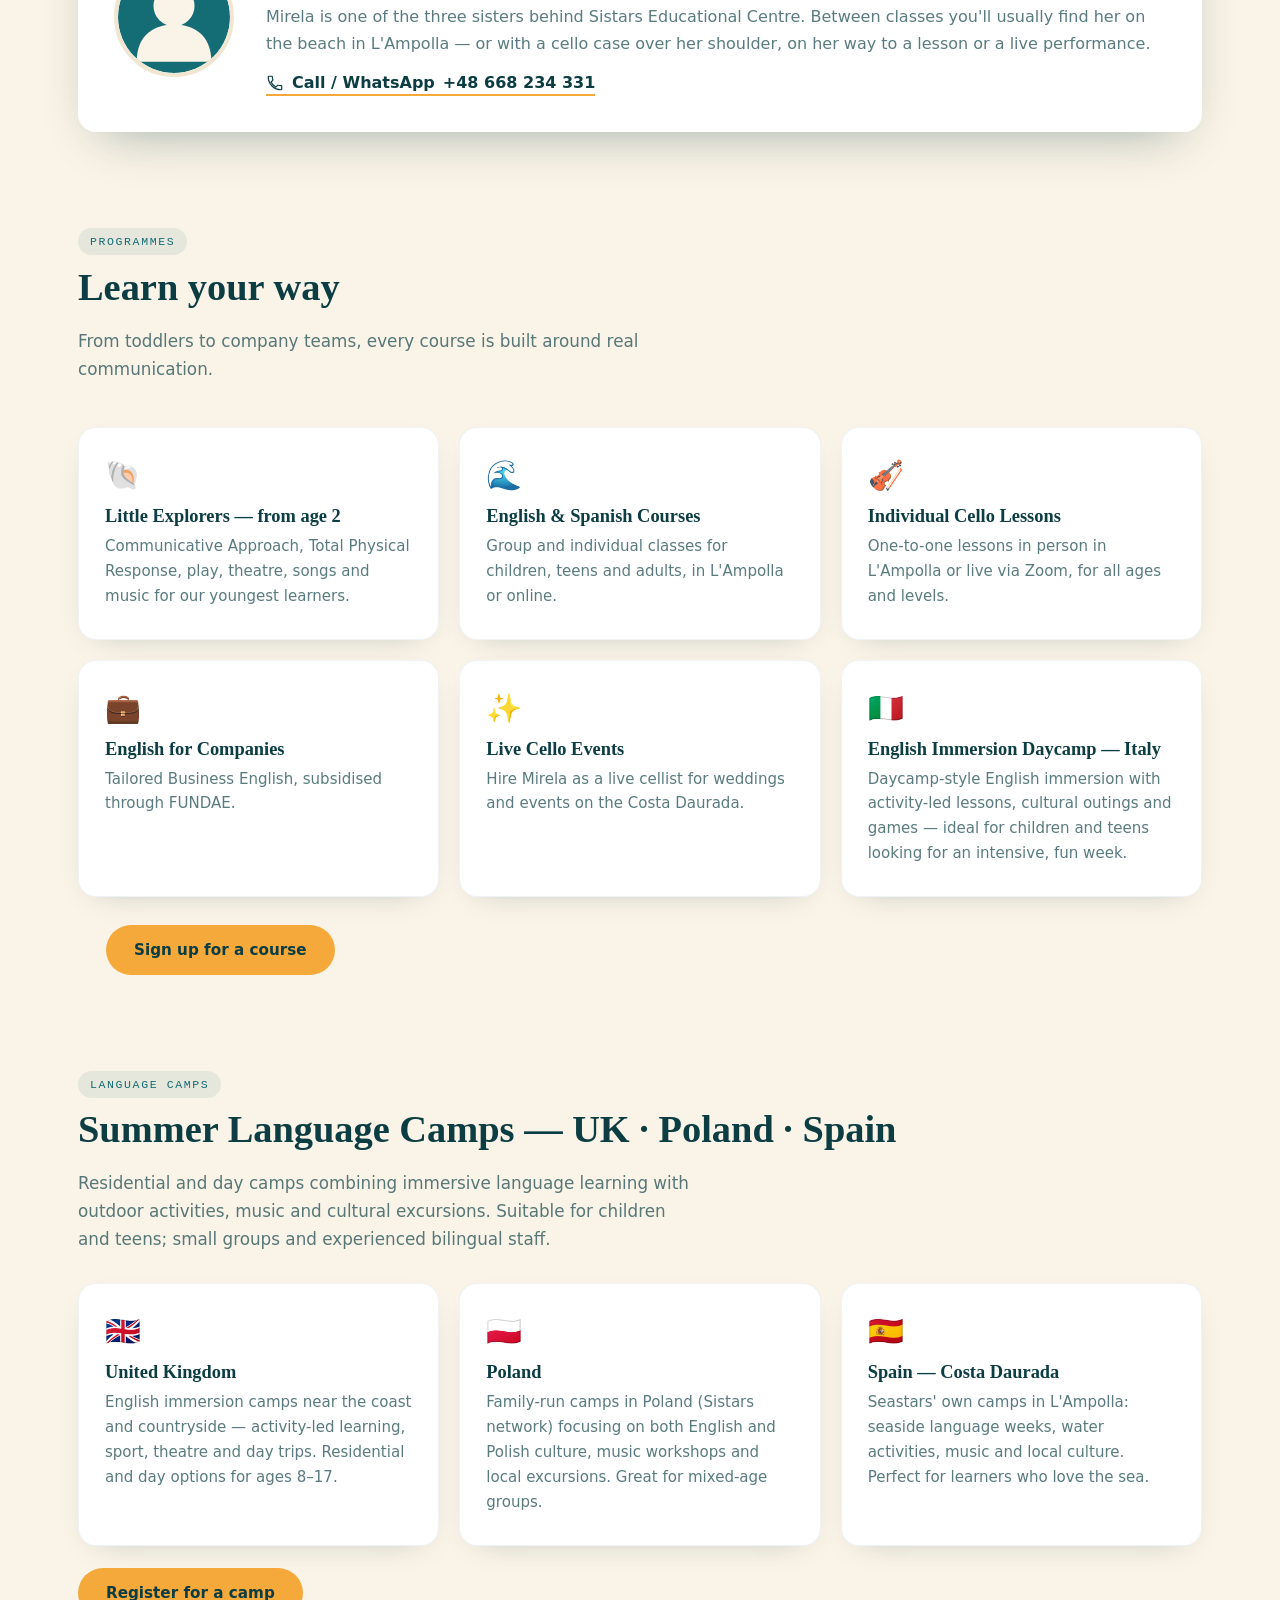
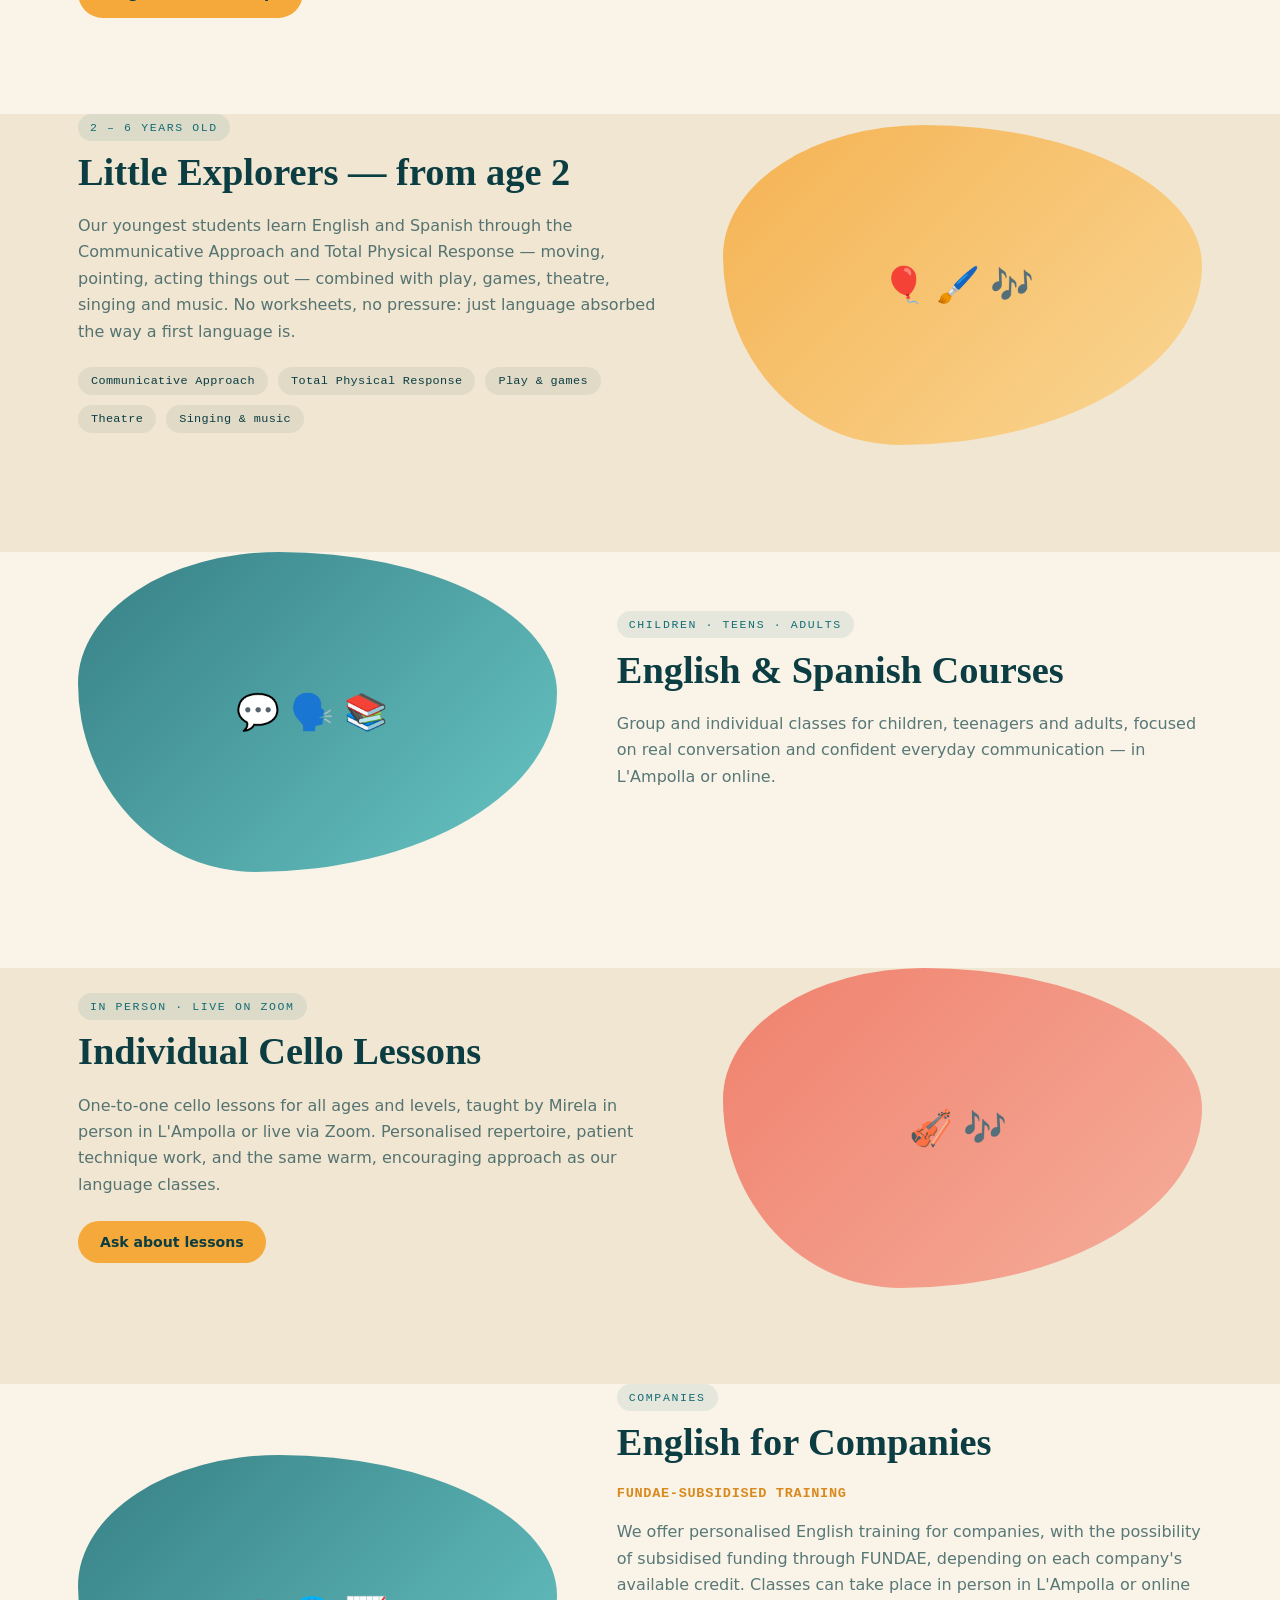
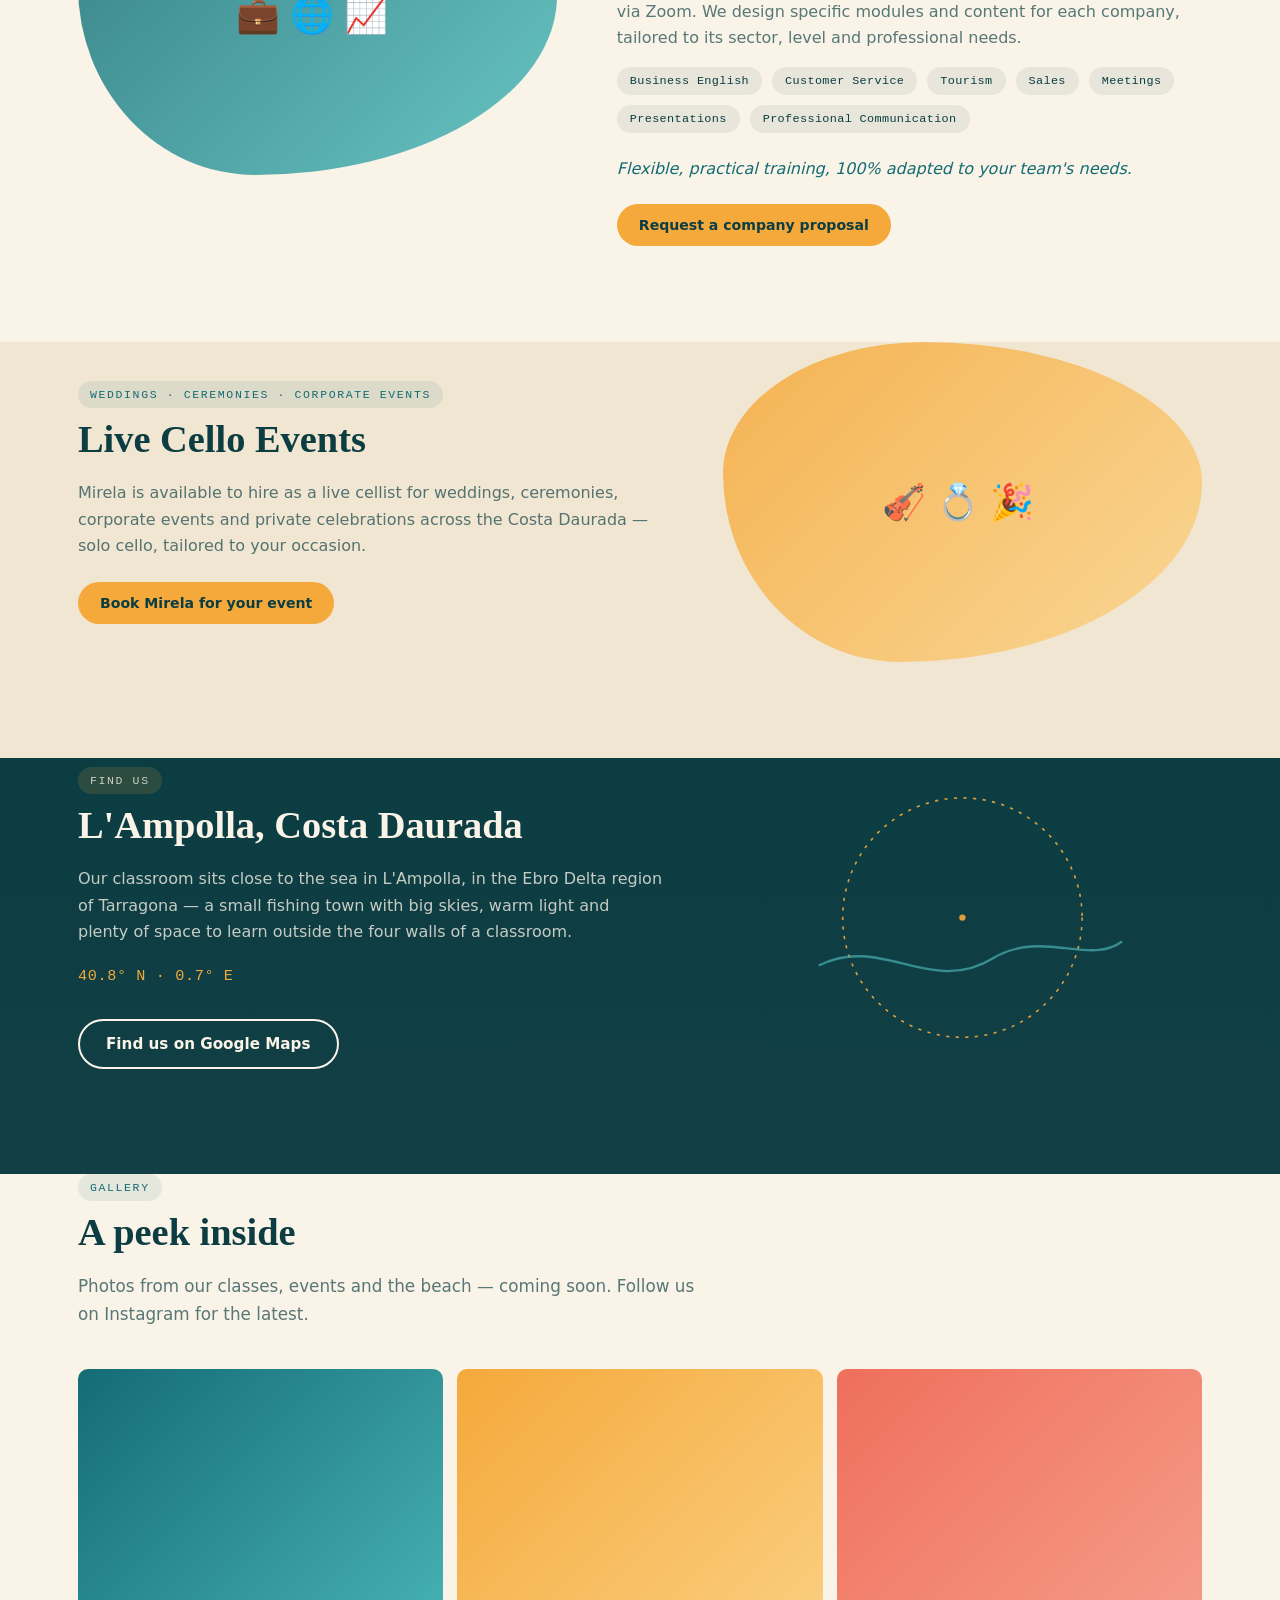
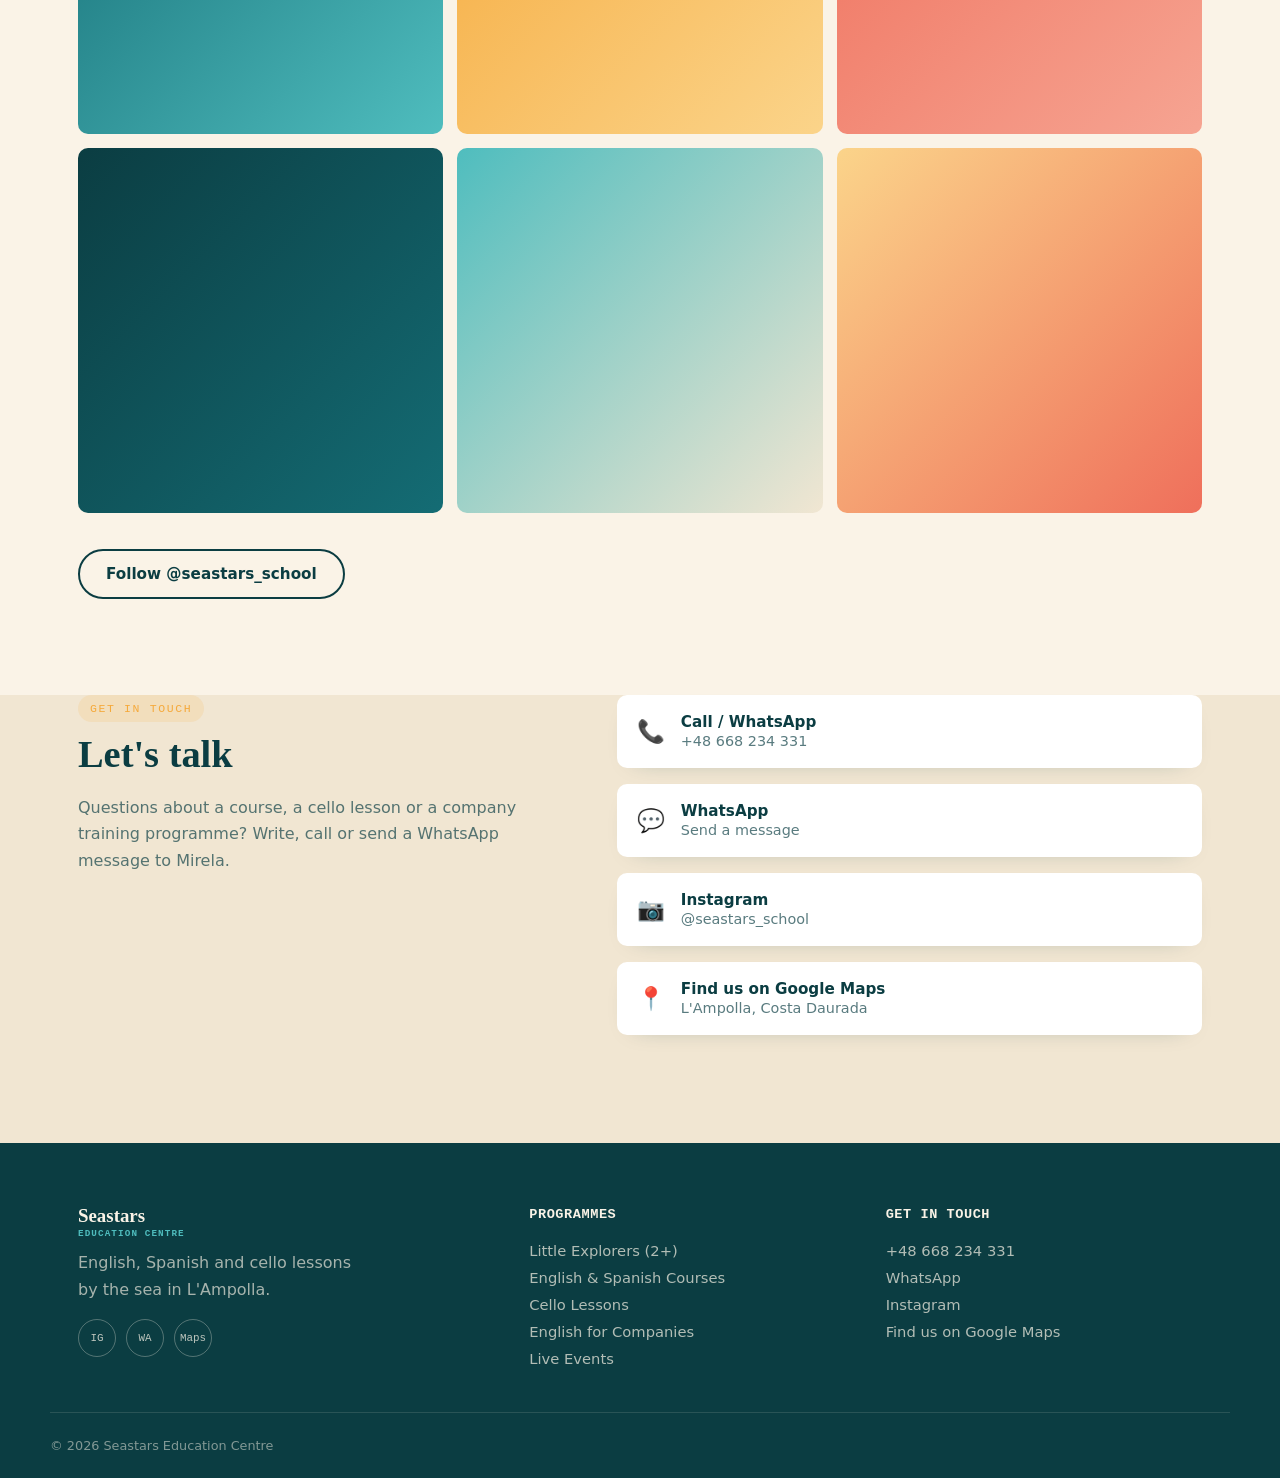
==== commit 697c1bf6: "Add files via upload" ====
--- a/index.html
+++ b/index.html
@@ -59,6 +59,7 @@
         <button type="button" class="lang-btn" data-lang="ca">CA</button>
       </div>
       <a class="btn btn-small btn-primary" href="#contact" data-i18n="nav.cta">Contact</a>
+      <a class="btn btn-small btn-primary" href="https://docs.google.com/forms/d/e/1FAIpQLSevia2BLMErSLczz5gd5hfnEyqFBRcEj_v--RxERh5KGYDatg/viewform" target="_blank" rel="noopener" data-i18n="nav.signup">Sign up</a>
       <button class="nav-toggle" id="nav-toggle" aria-expanded="false" aria-controls="main-nav" aria-label="Toggle menu">
         <span></span><span></span><span></span>
       </button>
@@ -78,7 +79,7 @@
 
     <div class="wrap hero-inner">
       <p class="eyebrow eyebrow-light" data-i18n="hero.eyebrow">L'Ampolla · Costa Daurada, Spain</p>
-      <h1 data-i18n="hero.title">Where language learning meets the sea</h1>
+      <h1 data-i18n="hero.title">Where learning feels like a conversation</h1>
       <p class="hero-sub" data-i18n="hero.subtitle">English, Spanish and cello lessons on the Costa Daurada — taught with warmth, play and music, in person in L'Ampolla or live online.</p>
       <div class="hero-cta">
         <a href="#offer" class="btn btn-primary" data-i18n="hero.cta1">See our programmes</a>
@@ -185,6 +186,11 @@
           <h3 data-i18n="events.title">Live Cello Events</h3>
           <p data-i18n="events.cardText">Hire Mirela as a live cellist for weddings and events on the Costa Daurada.</p>
         </a>
+        <a class="offer-card" href="#italy-daycamp">
+          <span class="offer-icon" aria-hidden="true">🇮🇹</span>
+          <h3 data-i18n="offer.italy.title">English Immersion Daycamp — Italy</h3>
+          <p data-i18n="offer.italy.cardText">Daycamp-style English immersion with activity-led lessons, cultural outings and games — ideal for children and teens looking for an intensive, fun week.</p>
+        </a>
       </div>
       <div class="wrap" style="margin-top:28px">
         <div class="hero-cta">
--- a/css/styles.css
+++ b/css/styles.css
@@ -0,0 +1,346 @@
+/* ==========================================================================
+   Seastars Education Centre
+   Design tokens: deep sea teal + sun gold + coral accent, sandy paper bg.
+   Display face: Fraunces (editorial serif, a little wave in its curves).
+   Body face: Inter. Utility/mono: Space Mono (used for coordinates/labels).
+   ========================================================================== */
+
+:root {
+  /* colour */
+  --ink:        #0B3D42;   /* deep teal ink — headings, dark sections */
+  --sea:        #146C74;   /* primary sea teal */
+  --sea-light:  #4FBDBE;   /* aqua */
+  --sand:       #FAF3E7;   /* warm sand paper background */
+  --sand-deep:  #F1E6D2;   /* slightly deeper sand, for cards */
+  --gold:       #F5A93B;   /* sunshine accent — CTAs */
+  --gold-deep:  #D98A1E;
+  --coral:      #EF6F5B;   /* used sparingly — cello / music highlights */
+  --white:      #FFFFFF;
+  --ink-soft:   rgba(11,61,66,0.68);
+
+  /* type */
+  --font-display: "Fraunces", Georgia, serif;
+  --font-body: "Inter", system-ui, -apple-system, sans-serif;
+  --font-mono: "Space Mono", monospace;
+
+  /* layout */
+  --wrap: 1180px;
+  --radius: 18px;
+  --radius-sm: 10px;
+  --shadow: 0 20px 50px -25px rgba(11,61,66,0.45);
+}
+
+/* ---------- reset ---------- */
+* { box-sizing: border-box; }
+html { scroll-behavior: smooth; }
+body {
+  margin: 0;
+  font-family: var(--font-body);
+  color: var(--ink);
+  background: var(--sand);
+  -webkit-font-smoothing: antialiased;
+  overflow-x: hidden;
+}
+img, svg { display: block; max-width: 100%; }
+a { color: inherit; text-decoration: none; }
+ul { margin: 0; padding: 0; list-style: none; }
+h1, h2, h3, h4 { font-family: var(--font-display); font-weight: 600; margin: 0 0 0.5em; line-height: 1.12; color: var(--ink); }
+p { margin: 0 0 1em; line-height: 1.65; color: var(--ink-soft); }
+.wrap { max-width: var(--wrap); margin: 0 auto; padding: 0 28px; }
+
+@media (prefers-reduced-motion: reduce) {
+  html { scroll-behavior: auto; }
+  * { animation-duration: 0.001ms !important; animation-iteration-count: 1 !important; transition-duration: 0.001ms !important; }
+}
+
+.skip-link {
+  position: absolute; left: -999px; top: 0; z-index: 999;
+  background: var(--ink); color: var(--sand); padding: 12px 18px; border-radius: 0 0 8px 0;
+}
+.skip-link:focus { left: 0; }
+
+:focus-visible { outline: 3px solid var(--gold); outline-offset: 3px; }
+
+/* ---------- type helpers ---------- */
+.eyebrow {
+  font-family: var(--font-mono);
+  font-size: 0.72rem;
+  letter-spacing: 0.14em;
+  text-transform: uppercase;
+  color: var(--sea);
+  display: inline-block;
+  margin: 0 0 0.9em;
+  padding: 4px 12px;
+  background: rgba(20,108,116,0.09);
+  border-radius: 999px;
+}
+.eyebrow-light { color: var(--gold); background: rgba(245,169,59,0.14); }
+h2 { font-size: clamp(1.8rem, 3vw, 2.6rem); }
+.section-sub { max-width: 620px; font-size: 1.05rem; }
+
+/* ---------- buttons ---------- */
+.btn {
+  display: inline-flex; align-items: center; gap: 8px;
+  font-family: var(--font-body); font-weight: 600; font-size: 0.95rem;
+  padding: 14px 26px; border-radius: 999px; border: 2px solid transparent;
+  cursor: pointer; transition: transform 0.2s ease, box-shadow 0.2s ease, background 0.2s ease, color 0.2s ease;
+}
+.btn-primary { background: var(--gold); color: var(--ink); }
+.btn-primary:hover { background: var(--gold-deep); transform: translateY(-2px); box-shadow: 0 12px 24px -10px rgba(217,138,30,0.6); }
+.btn-ghost { border-color: var(--ink); color: var(--ink); background: transparent; }
+.btn-ghost:hover { background: var(--ink); color: var(--sand); transform: translateY(-2px); }
+.btn-ghost.btn-light { border-color: var(--sand); color: var(--sand); }
+.btn-ghost.btn-light:hover { background: var(--sand); color: var(--ink); }
+.btn-small { padding: 11px 20px; font-size: 0.88rem; }
+
+/* ---------- announcement bar ---------- */
+.announce {
+  background: var(--ink); color: var(--sand);
+  text-align: center; font-family: var(--font-mono);
+  font-size: 0.76rem; letter-spacing: 0.03em;
+  padding: 9px 16px;
+}
+.announce p { margin: 0; color: var(--sand); }
+
+/* ---------- header ---------- */
+.site-header {
+  position: sticky; top: 0; z-index: 100;
+  background: rgba(250,243,231,0.86);
+  backdrop-filter: blur(10px);
+  border-bottom: 1px solid rgba(11,61,66,0.08);
+}
+.header-inner { display: flex; align-items: center; justify-content: space-between; gap: 24px; padding-top: 14px; padding-bottom: 14px; }
+
+.logo { display: flex; align-items: center; gap: 10px; }
+.logo-mark path { fill: var(--gold); }
+.logo-word { font-family: var(--font-display); font-weight: 600; font-size: 1.18rem; color: var(--ink); line-height: 1; display: flex; flex-direction: column; }
+.logo-word em { font-style: normal; font-family: var(--font-mono); font-size: 0.58rem; letter-spacing: 0.12em; text-transform: uppercase; color: var(--sea); margin-top: 3px; }
+
+.main-nav ul { display: flex; align-items: center; gap: 6px; }
+.main-nav > ul > li { position: relative; }
+.main-nav > ul > li > a {
+  display: block; padding: 10px 14px; border-radius: 999px;
+  font-size: 0.94rem; font-weight: 500; color: var(--ink);
+  transition: background 0.2s ease, color 0.2s ease;
+}
+.main-nav > ul > li > a:hover { background: rgba(20,108,116,0.1); color: var(--sea); }
+
+.has-dropdown .dropdown {
+  position: absolute; top: calc(100% + 8px); left: 0; min-width: 240px;
+  background: var(--white); border-radius: var(--radius-sm); box-shadow: var(--shadow);
+  padding: 8px; opacity: 0; visibility: hidden; transform: translateY(6px);
+  transition: opacity 0.18s ease, transform 0.18s ease, visibility 0.18s ease;
+}
+.has-dropdown:hover .dropdown,
+.has-dropdown:focus-within .dropdown { opacity: 1; visibility: visible; transform: translateY(0); }
+.dropdown li a { display: block; padding: 10px 12px; border-radius: 8px; font-size: 0.9rem; color: var(--ink); }
+.dropdown li a:hover { background: var(--sand); color: var(--sea); }
+
+.header-actions { display: flex; align-items: center; gap: 12px; }
+.lang-switch { display: flex; gap: 2px; background: rgba(11,61,66,0.07); border-radius: 999px; padding: 3px; }
+.lang-btn {
+  font-family: var(--font-mono); font-size: 0.72rem; font-weight: 700;
+  border: none; background: transparent; color: var(--ink-soft);
+  padding: 6px 11px; border-radius: 999px; cursor: pointer; transition: background 0.2s ease, color 0.2s ease;
+}
+.lang-btn.active { background: var(--ink); color: var(--sand); }
+.lang-btn:not(.active):hover { color: var(--ink); }
+
+.nav-toggle { display: none; flex-direction: column; justify-content: center; gap: 5px; width: 40px; height: 40px; background: none; border: none; cursor: pointer; }
+.nav-toggle span { display: block; height: 2px; width: 22px; background: var(--ink); border-radius: 2px; transition: transform 0.25s ease, opacity 0.25s ease; }
+
+/* ---------- hero ---------- */
+.hero {
+  position: relative; overflow: hidden;
+  background: linear-gradient(180deg, #0B3D42 0%, #146C74 55%, #1E8C8F 100%);
+  padding: 100px 0 170px;
+  color: var(--sand);
+}
+.hero-sea { position: absolute; inset: 0; z-index: 0; opacity: 0.5; }
+.hero-wave { position: absolute; bottom: 0; left: 0; width: 100%; height: 220px; }
+.hero-wave path { fill: rgba(255,255,255,0.06); }
+.hero-wave-2 path { fill: rgba(255,255,255,0.05); }
+.hero-wave-3 path { fill: rgba(255,255,255,0.08); }
+.hero-wave-1 { animation: waveShift 18s ease-in-out infinite; }
+.hero-wave-2 { animation: waveShift 24s ease-in-out infinite reverse; }
+.hero-wave-3 { animation: waveShift 30s ease-in-out infinite; }
+@keyframes waveShift {
+  0%, 100% { transform: translateX(0); }
+  50% { transform: translateX(-3%); }
+}
+
+.hero-inner { position: relative; z-index: 1; max-width: 760px; text-align: left; }
+.hero h1 { color: var(--sand); font-size: clamp(2.3rem, 5vw, 3.6rem); letter-spacing: -0.01em; }
+.hero-sub { color: rgba(250,243,231,0.82); font-size: 1.12rem; max-width: 560px; }
+.hero-cta { display: flex; flex-wrap: wrap; gap: 14px; margin-top: 8px; }
+
+.soundwave {
+  position: absolute; left: 0; right: 0; bottom: 24px; z-index: 1;
+  display: flex; align-items: flex-end; justify-content: center; gap: 6px; height: 34px;
+  opacity: 0.55;
+}
+.soundwave span { width: 4px; background: var(--gold); border-radius: 3px; animation: bounce 1.6s ease-in-out infinite; }
+.soundwave span:nth-child(odd) { animation-duration: 1.9s; }
+.soundwave span:nth-child(1){height:10px;animation-delay:0s;} .soundwave span:nth-child(2){height:22px;animation-delay:.1s;}
+.soundwave span:nth-child(3){height:14px;animation-delay:.2s;} .soundwave span:nth-child(4){height:30px;animation-delay:.3s;}
+.soundwave span:nth-child(5){height:18px;animation-delay:.4s;} .soundwave span:nth-child(6){height:26px;animation-delay:.5s;}
+.soundwave span:nth-child(7){height:12px;animation-delay:.6s;} .soundwave span:nth-child(8){height:28px;animation-delay:.7s;}
+.soundwave span:nth-child(9){height:16px;animation-delay:.8s;} .soundwave span:nth-child(10){height:24px;animation-delay:.9s;}
+.soundwave span:nth-child(11){height:10px;animation-delay:1s;} .soundwave span:nth-child(12){height:20px;animation-delay:1.1s;}
+@keyframes bounce { 0%, 100% { transform: scaleY(0.6); } 50% { transform: scaleY(1.3); } }
+
+/* ---------- generic section ---------- */
+.section { padding: 96px 0; }
+.section + .section { padding-top: 0; }
+
+/* ---------- about ---------- */
+.about-grid { display: grid; grid-template-columns: 0.85fr 1.15fr; gap: 64px; align-items: center; }
+.about-visual { position: relative; }
+.about-photo { border-radius: var(--radius); overflow: hidden; box-shadow: var(--shadow); aspect-ratio: 5/6; }
+.about-badge {
+  position: absolute; bottom: -18px; left: -18px;
+  background: var(--sand); border-radius: var(--radius-sm); box-shadow: var(--shadow);
+  padding: 12px 16px;
+}
+.badge-coords { font-family: var(--font-mono); font-size: 0.78rem; color: var(--sea); }
+.about-copy p:last-child { margin-bottom: 0; }
+
+/* ---------- team ---------- */
+.team-card {
+  display: flex; gap: 32px; align-items: center;
+  background: var(--white); border-radius: var(--radius); box-shadow: var(--shadow);
+  padding: 36px; flex-wrap: wrap;
+}
+.team-avatar { width: 120px; height: 120px; border-radius: 50%; overflow: hidden; flex-shrink: 0; border: 4px solid var(--sand-deep); }
+.team-info { flex: 1; min-width: 240px; }
+.team-info h3 { font-size: 1.5rem; margin-bottom: 0.2em; }
+.team-role { color: var(--sea); font-weight: 600; font-size: 0.92rem; margin-bottom: 0.8em; }
+.team-phone { display: inline-flex; align-items: center; gap: 8px; font-weight: 600; color: var(--ink); border-bottom: 2px solid var(--gold); padding-bottom: 2px; }
+
+/* ---------- offer grid ---------- */
+.offer-grid { display: grid; grid-template-columns: repeat(3, 1fr); gap: 20px; margin-top: 44px; }
+.offer-card {
+  background: var(--white); border-radius: var(--radius); padding: 30px 26px;
+  box-shadow: 0 10px 30px -20px rgba(11,61,66,0.35);
+  transition: transform 0.25s ease, box-shadow 0.25s ease;
+  border: 1px solid rgba(11,61,66,0.06);
+}
+.offer-card:hover { transform: translateY(-6px); box-shadow: var(--shadow); }
+.offer-icon { font-size: 1.8rem; display: inline-block; margin-bottom: 14px; }
+.offer-card h3 { font-size: 1.15rem; margin-bottom: 0.4em; }
+.offer-card p { margin-bottom: 0; font-size: 0.94rem; }
+
+/* ---------- detail sections ---------- */
+.detail-grid { display: grid; grid-template-columns: 1.1fr 0.9fr; gap: 60px; align-items: center; }
+.detail-grid-rev { grid-template-columns: 0.9fr 1.1fr; }
+.detail-alt { background: var(--sand-deep); }
+.detail-copy p:last-of-type { margin-bottom: 1.4em; }
+
+.detail-visual { position: relative; height: 320px; display: flex; align-items: center; justify-content: center; }
+.blob { position: absolute; inset: 0; border-radius: 42% 58% 63% 37% / 41% 44% 56% 59%; opacity: 0.85; animation: blobMove 12s ease-in-out infinite; }
+.blob-gold { background: linear-gradient(135deg, var(--gold), #FBD48A); }
+.blob-teal { background: linear-gradient(135deg, var(--sea), var(--sea-light)); }
+.blob-coral { background: linear-gradient(135deg, var(--coral), #F6A492); }
+@keyframes blobMove {
+  0%, 100% { border-radius: 42% 58% 63% 37% / 41% 44% 56% 59%; transform: rotate(0deg) scale(1); }
+  50% { border-radius: 58% 42% 39% 61% / 55% 60% 40% 45%; transform: rotate(6deg) scale(1.03); }
+}
+.detail-emoji { position: relative; font-size: 2.2rem; letter-spacing: 10px; }
+
+.tag-list { display: flex; flex-wrap: wrap; gap: 10px; margin: 0 0 1.4em; }
+.tag-list li {
+  font-family: var(--font-mono); font-size: 0.74rem; letter-spacing: 0.03em;
+  background: rgba(11,61,66,0.07); color: var(--ink); padding: 7px 13px; border-radius: 999px;
+}
+
+.business-subtitle { font-family: var(--font-mono); font-size: 0.85rem; color: var(--gold-deep); font-weight: 700; margin-bottom: 1em; text-transform: uppercase; letter-spacing: 0.05em; }
+.business-footnote { font-style: italic; color: var(--sea); }
+
+/* ---------- location ---------- */
+.location {
+  background: linear-gradient(180deg, #0B3D42 0%, #123F45 100%);
+  color: var(--sand);
+}
+.location-grid { display: grid; grid-template-columns: 1.1fr 0.9fr; gap: 60px; align-items: center; }
+.location h2 { color: var(--sand); }
+.location p { color: rgba(250,243,231,0.78); }
+.coords { display: inline-block; font-family: var(--font-mono); font-size: 0.95rem; color: var(--gold); margin: 6px 0 26px; letter-spacing: 0.04em; }
+.location-visual { opacity: 0.9; }
+
+/* ---------- gallery ---------- */
+.gallery-grid { display: grid; grid-template-columns: repeat(3, 1fr); gap: 14px; margin: 40px 0 36px; }
+.gallery-tile { aspect-ratio: 1; border-radius: var(--radius-sm); }
+.gt-1 { background: linear-gradient(135deg, var(--sea), var(--sea-light)); }
+.gt-2 { background: linear-gradient(135deg, var(--gold), #FBD48A); }
+.gt-3 { background: linear-gradient(135deg, var(--coral), #F6A492); }
+.gt-4 { background: linear-gradient(135deg, var(--ink), var(--sea)); }
+.gt-5 { background: linear-gradient(135deg, var(--sea-light), var(--sand-deep)); }
+.gt-6 { background: linear-gradient(135deg, #FBD48A, var(--coral)); }
+
+/* ---------- contact ---------- */
+.contact { background: var(--sand-deep); }
+.contact-grid { display: grid; grid-template-columns: 0.9fr 1.1fr; gap: 60px; align-items: start; }
+.contact-card { display: flex; flex-direction: column; gap: 4px; }
+.contact-row {
+  display: flex; align-items: center; gap: 16px;
+  background: var(--white); border-radius: var(--radius-sm); padding: 18px 20px;
+  margin-bottom: 12px; box-shadow: 0 8px 24px -18px rgba(11,61,66,0.4);
+  transition: transform 0.2s ease, box-shadow 0.2s ease;
+}
+.contact-row:hover { transform: translateX(4px); box-shadow: var(--shadow); }
+.contact-icon { font-size: 1.4rem; }
+.contact-row strong { display: block; font-size: 0.95rem; color: var(--ink); }
+.contact-row span span { color: var(--ink-soft); font-size: 0.9rem; }
+
+/* ---------- footer ---------- */
+.site-footer { background: var(--ink); color: rgba(250,243,231,0.75); padding-top: 64px; }
+.footer-inner { display: grid; grid-template-columns: 1.3fr 1fr 1fr; gap: 40px; padding-bottom: 40px; border-bottom: 1px solid rgba(250,243,231,0.12); }
+.footer-brand .logo-word { color: var(--sand); }
+.footer-brand .logo-word em { color: var(--sea-light); }
+.footer-brand p { color: rgba(250,243,231,0.65); margin-top: 12px; max-width: 280px; }
+.footer-social { display: flex; gap: 10px; margin-top: 16px; }
+.footer-social a {
+  width: 38px; height: 38px; border-radius: 50%; border: 1px solid rgba(250,243,231,0.3);
+  display: flex; align-items: center; justify-content: center;
+  font-family: var(--font-mono); font-size: 0.68rem; transition: background 0.2s ease, border-color 0.2s ease;
+}
+.footer-social a:hover { background: var(--gold); border-color: var(--gold); color: var(--ink); }
+.footer-links h4 { color: var(--sand); font-size: 0.85rem; letter-spacing: 0.04em; text-transform: uppercase; font-family: var(--font-mono); margin-bottom: 14px; }
+.footer-links a { display: block; padding: 5px 0; color: rgba(250,243,231,0.7); font-size: 0.92rem; transition: color 0.2s ease; }
+.footer-links a:hover { color: var(--gold); }
+.footer-bottom { padding: 22px 0; }
+.footer-bottom p { margin: 0; font-size: 0.8rem; color: rgba(250,243,231,0.5); }
+
+/* ---------- responsive ---------- */
+@media (max-width: 980px) {
+  .about-grid, .detail-grid, .detail-grid-rev, .location-grid, .contact-grid { grid-template-columns: 1fr; }
+  .detail-grid-rev .detail-visual { order: -1; }
+  .offer-grid { grid-template-columns: repeat(2, 1fr); }
+  .footer-inner { grid-template-columns: 1fr 1fr; }
+}
+
+@media (max-width: 800px) {
+  .main-nav {
+    position: absolute; top: 100%; left: 0; right: 0;
+    background: var(--sand); border-bottom: 1px solid rgba(11,61,66,0.1);
+    max-height: 0; overflow: hidden; transition: max-height 0.3s ease;
+  }
+  .main-nav.open { max-height: 640px; }
+  .main-nav ul { flex-direction: column; align-items: stretch; padding: 12px 28px 20px; gap: 0; }
+  .main-nav > ul > li > a { padding: 12px 4px; }
+  .has-dropdown .dropdown {
+    position: static; box-shadow: none; opacity: 1; visibility: visible; transform: none;
+    display: none; padding-left: 12px; background: transparent;
+  }
+  .has-dropdown.open .dropdown { display: block; }
+  .nav-toggle { display: flex; }
+  .header-actions .btn { display: none; }
+  .offer-grid { grid-template-columns: 1fr; }
+  .gallery-grid { grid-template-columns: repeat(2, 1fr); }
+  .footer-inner { grid-template-columns: 1fr; }
+  .team-card { padding: 26px; }
+}
+
+.nav-toggle[aria-expanded="true"] span:nth-child(1) { transform: translateY(7px) rotate(45deg); }
+.nav-toggle[aria-expanded="true"] span:nth-child(2) { opacity: 0; }
+.nav-toggle[aria-expanded="true"] span:nth-child(3) { transform: translateY(-7px) rotate(-45deg); }
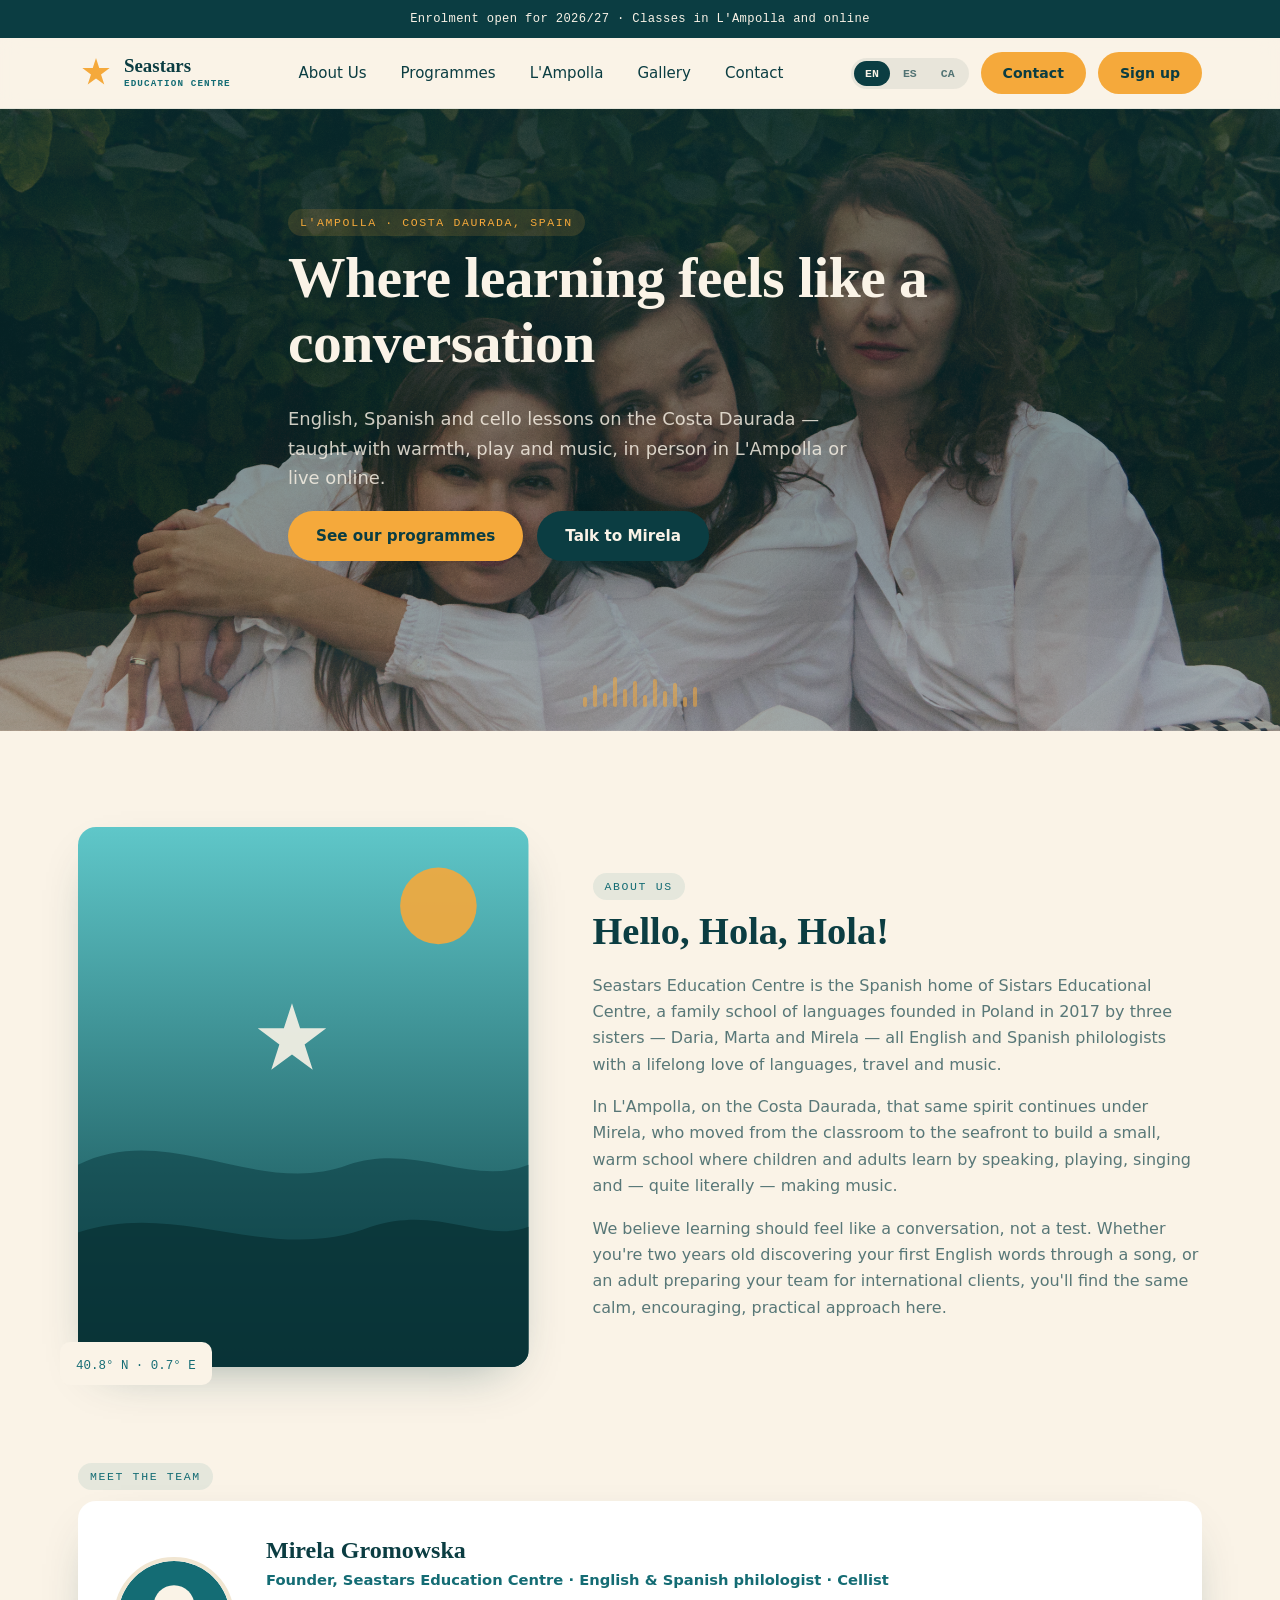
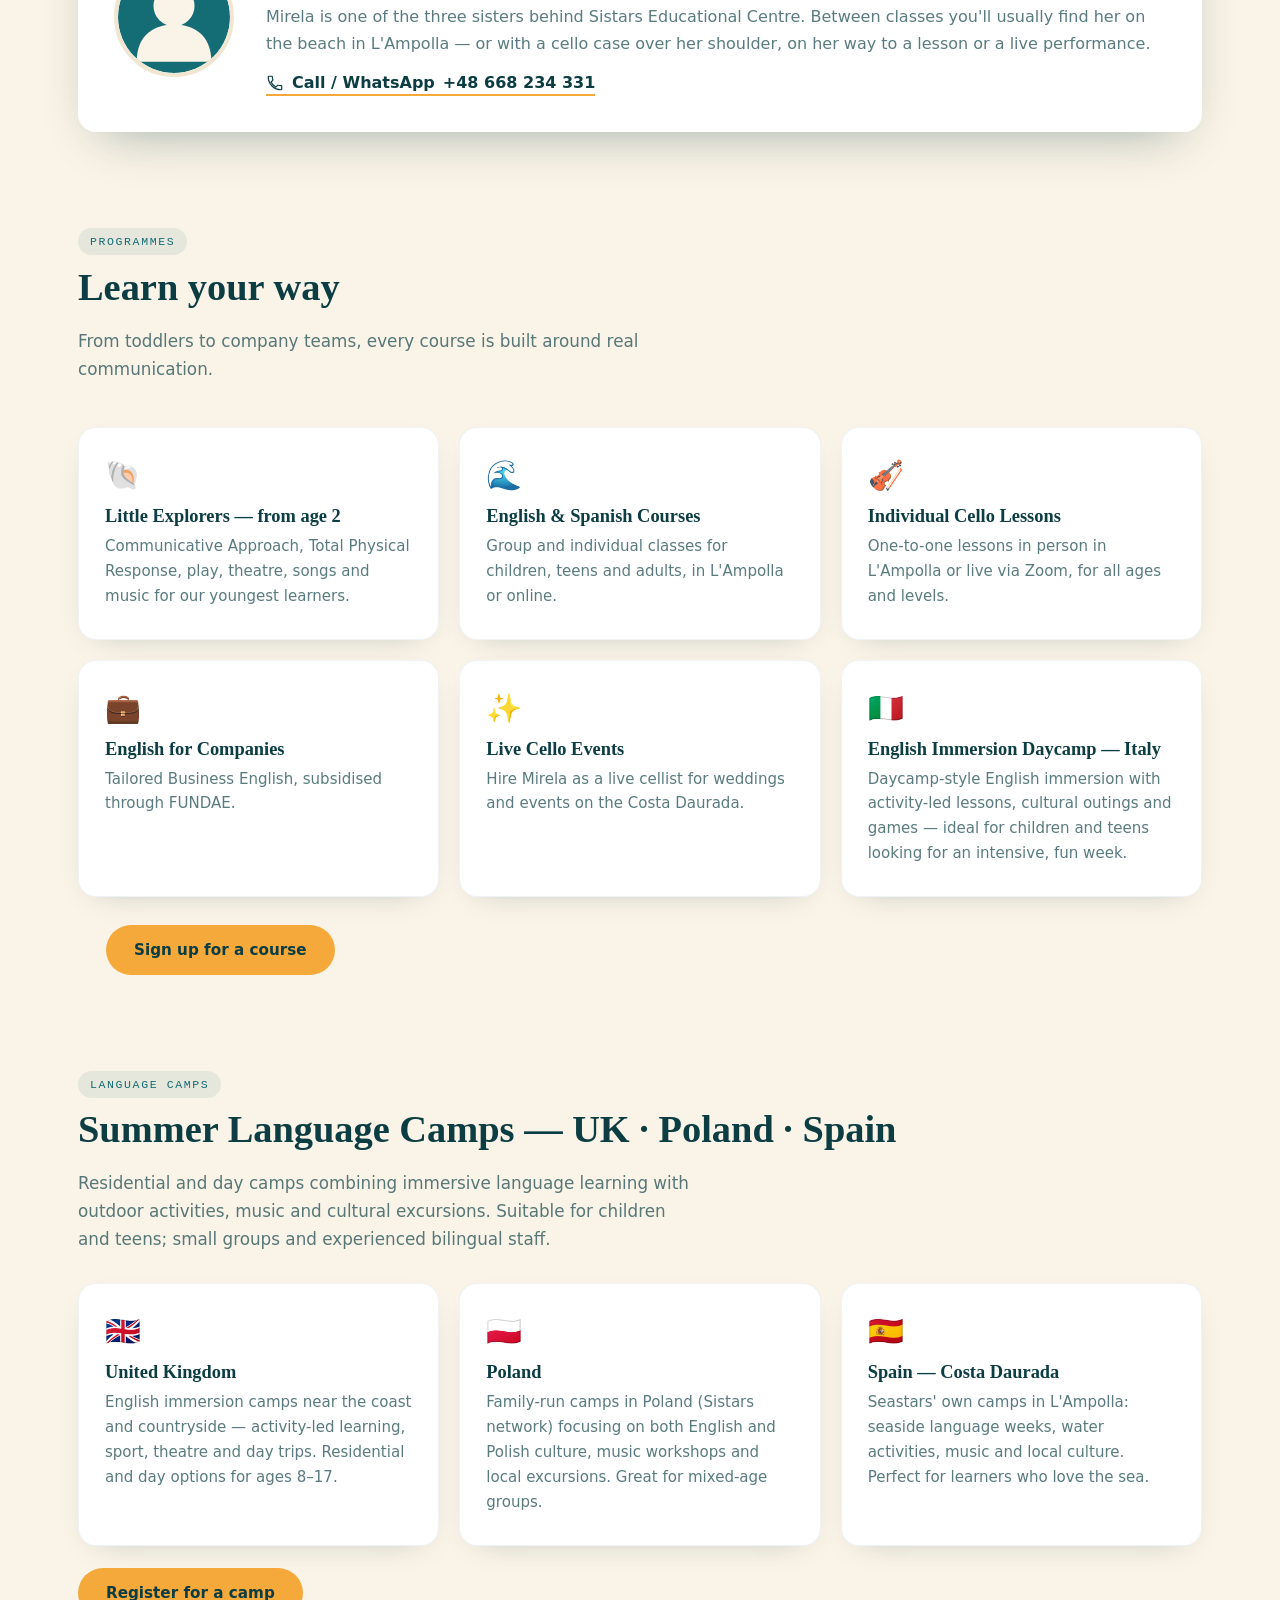
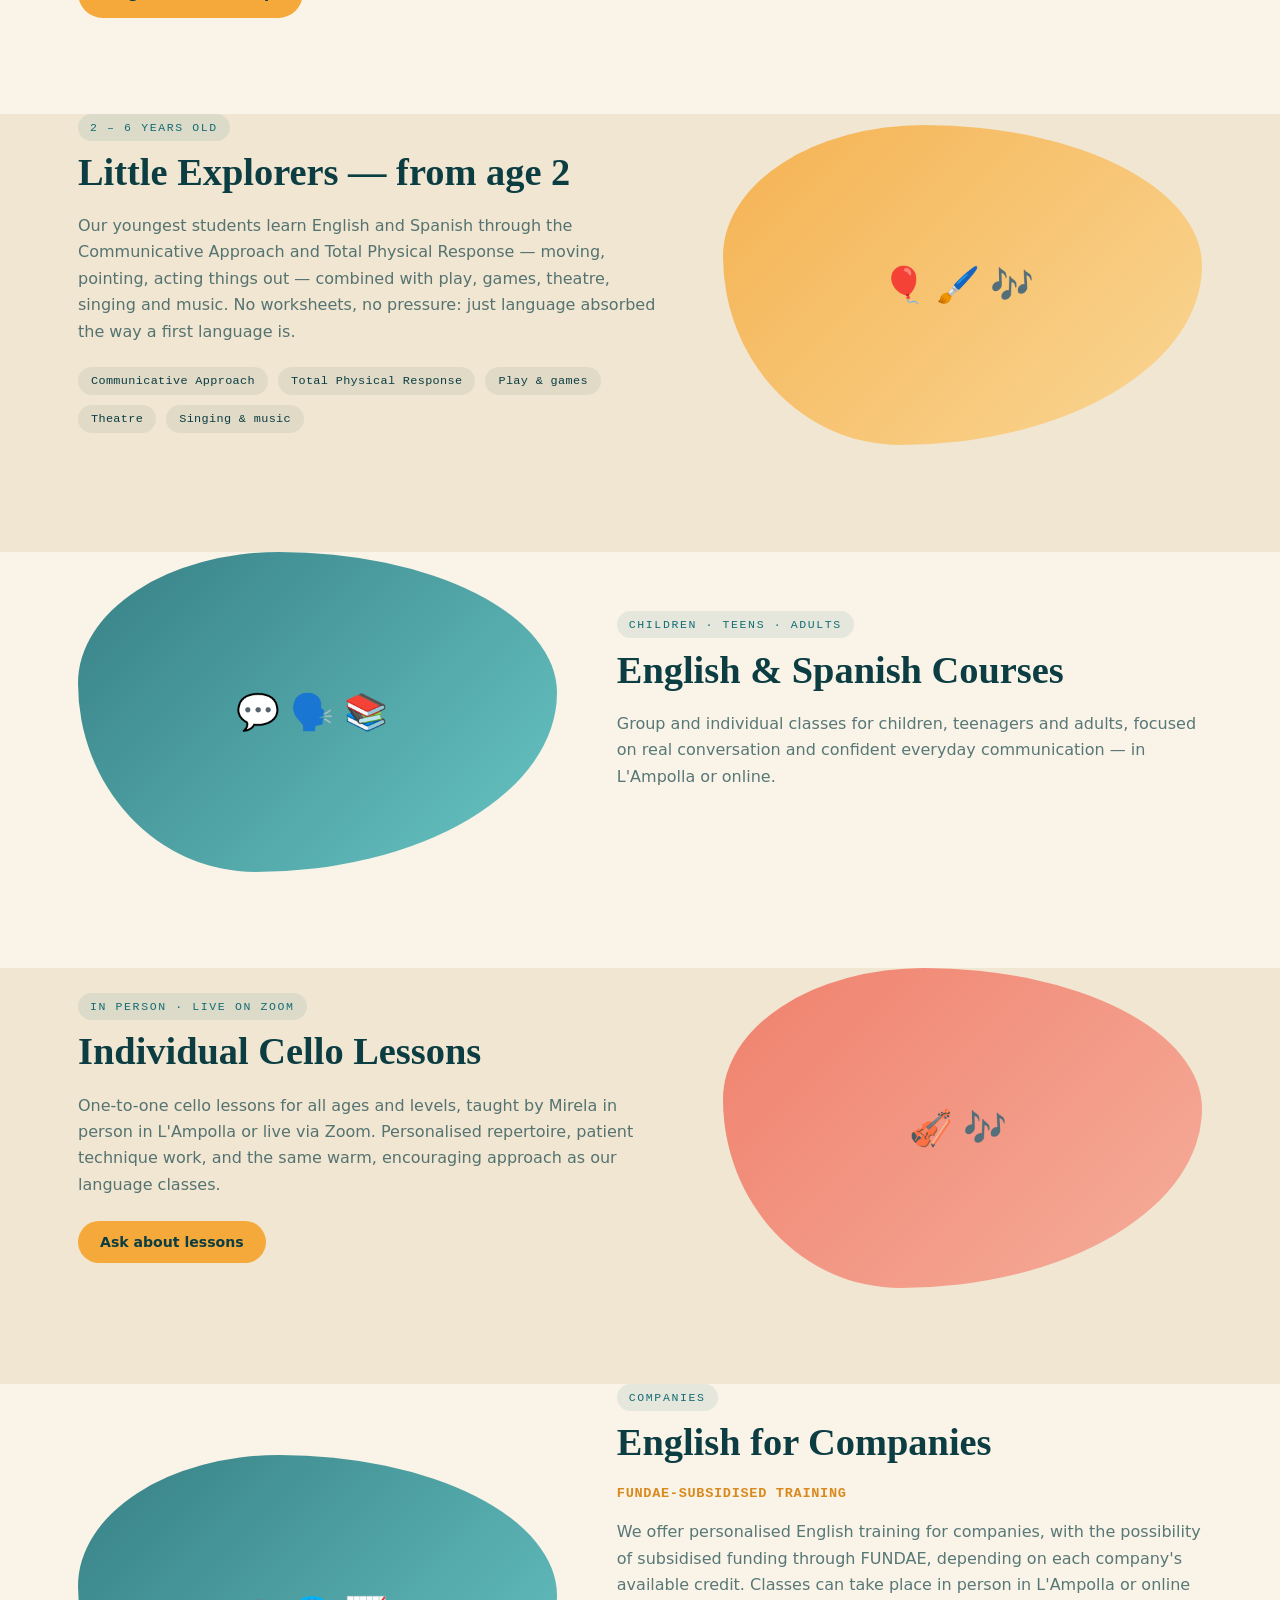
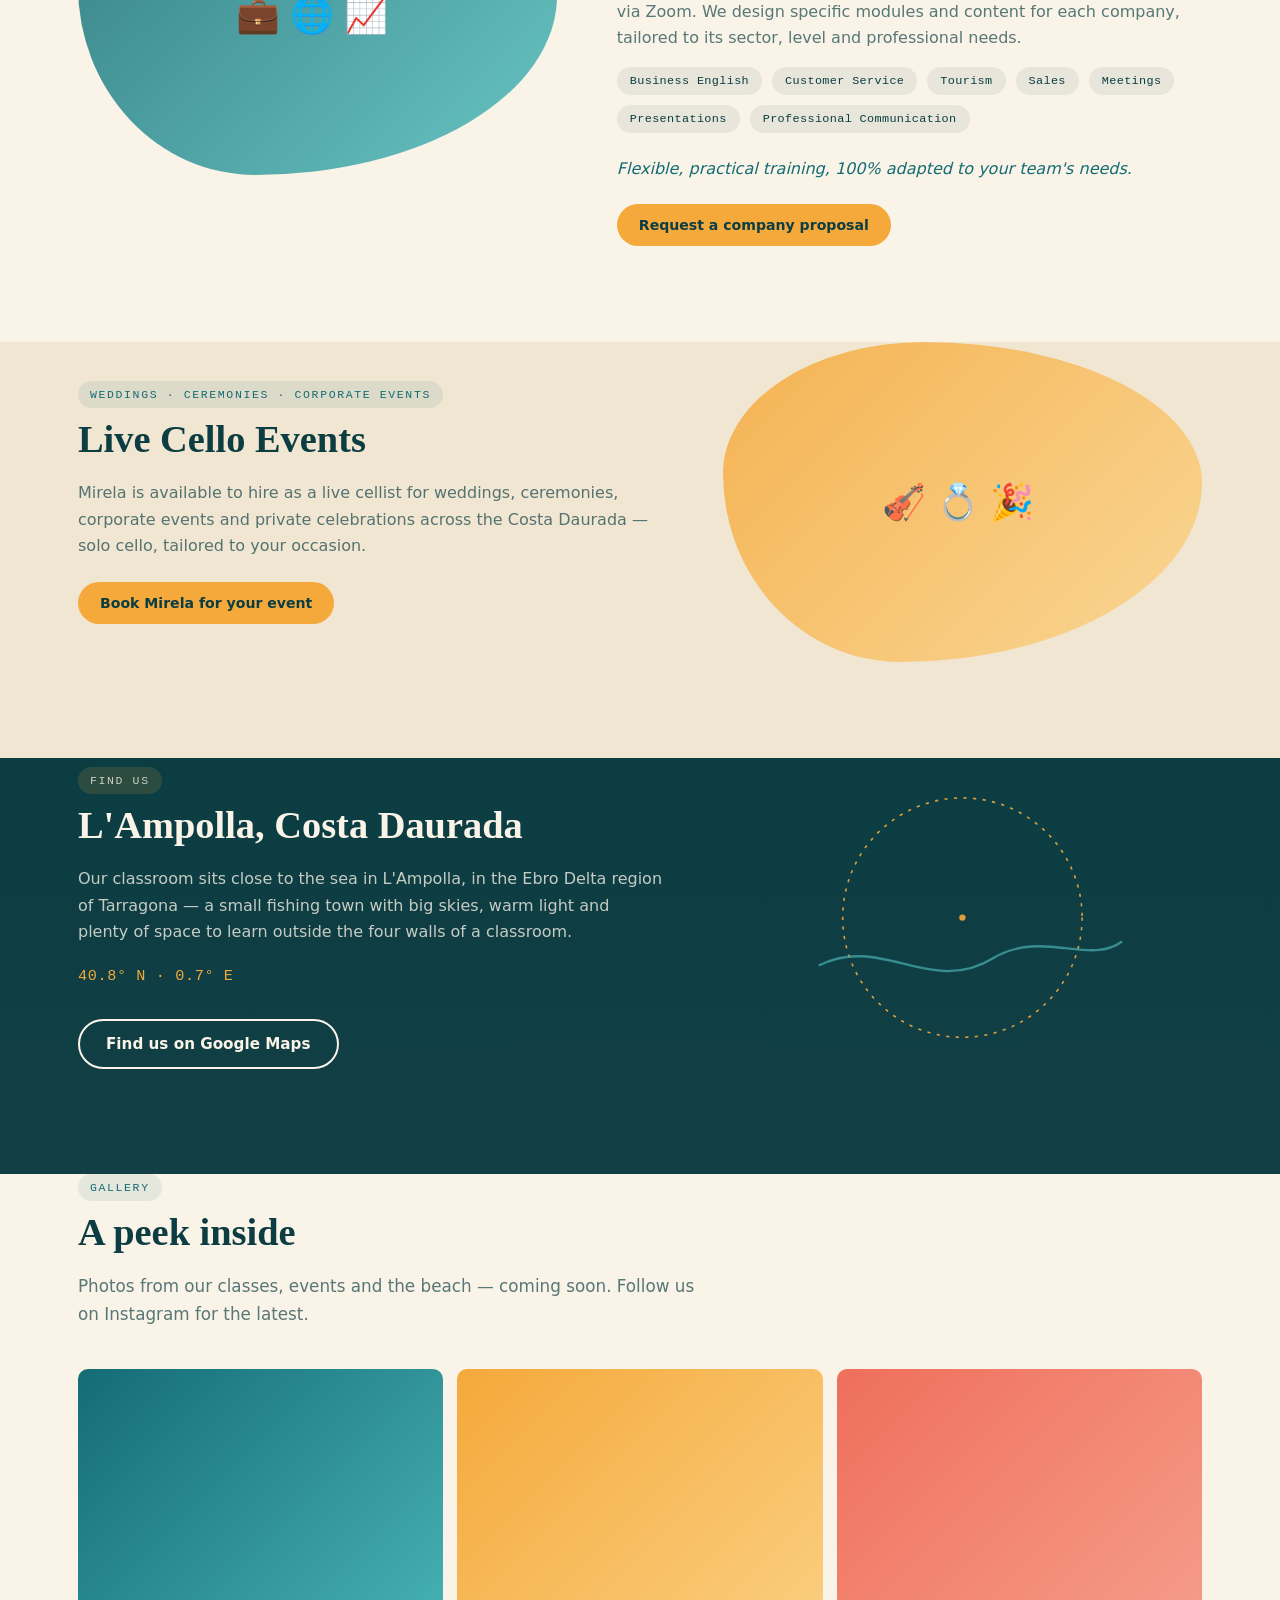
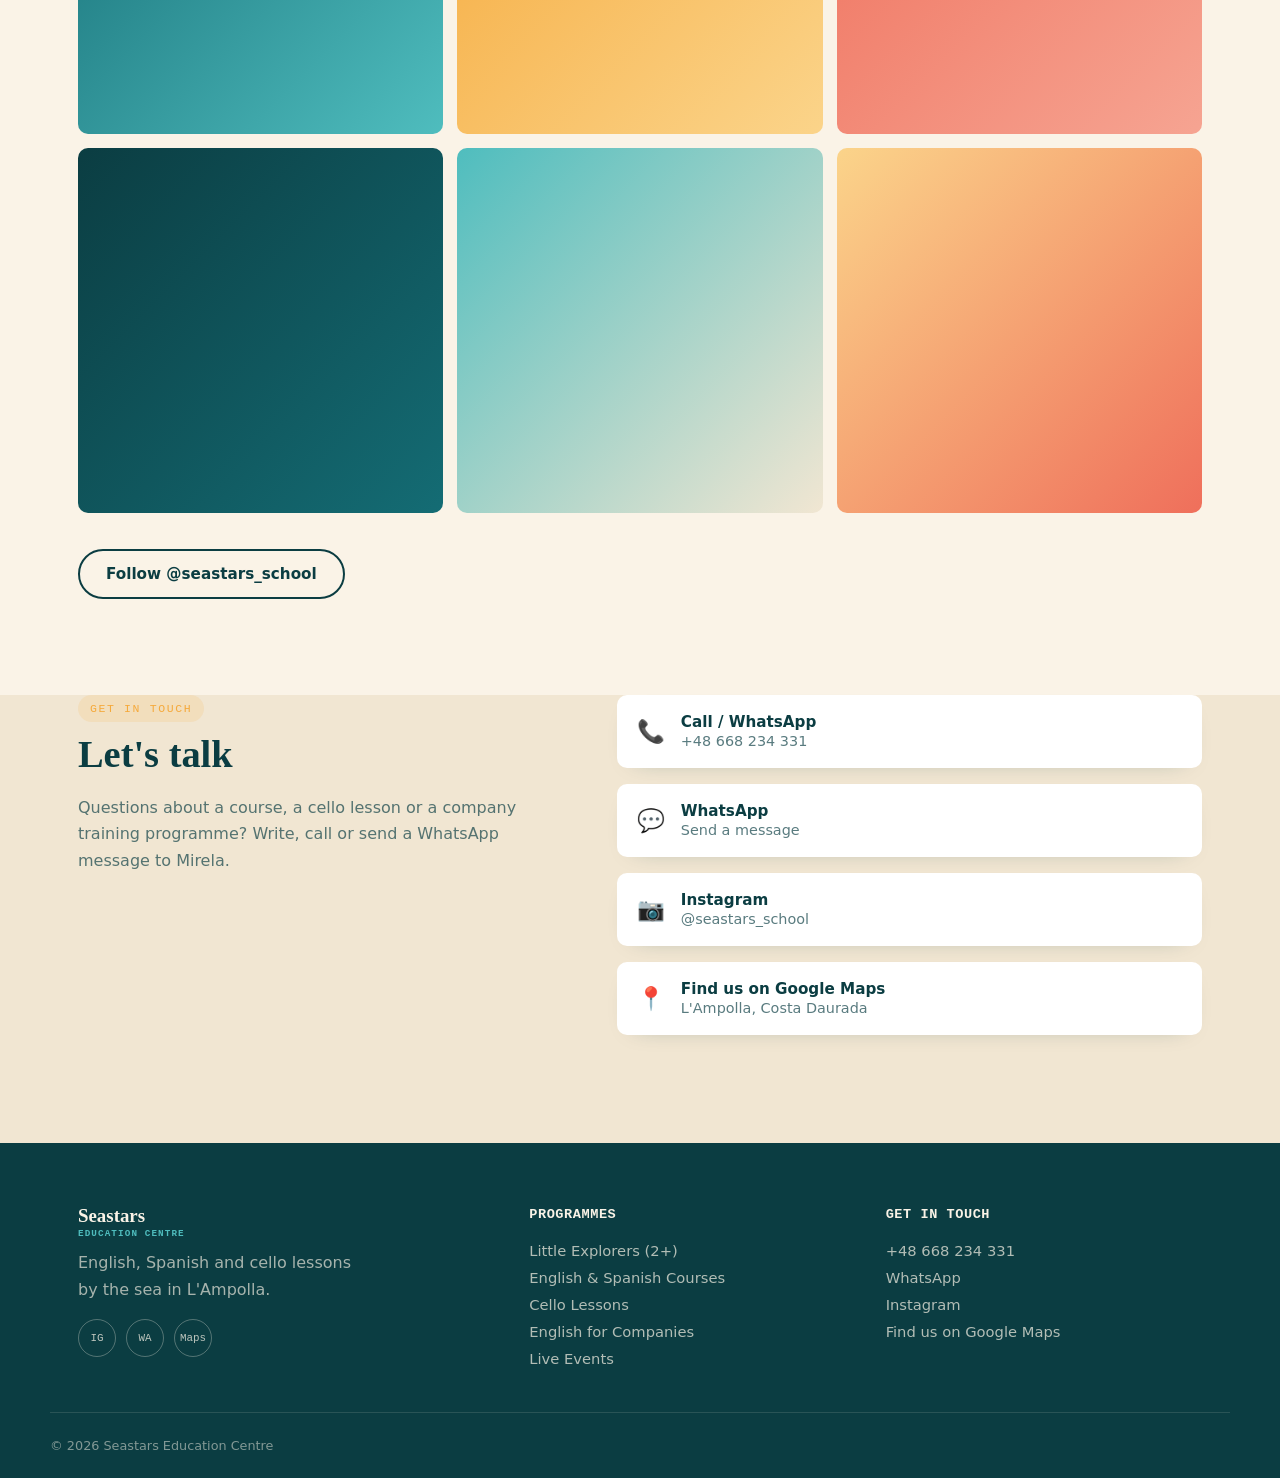
==== commit b7ededdb: "Add files via upload" ====
--- a/index.html
+++ b/index.html
@@ -83,7 +83,7 @@
       <p class="hero-sub" data-i18n="hero.subtitle">English, Spanish and cello lessons on the Costa Daurada — taught with warmth, play and music, in person in L'Ampolla or live online.</p>
       <div class="hero-cta">
         <a href="#offer" class="btn btn-primary" data-i18n="hero.cta1">See our programmes</a>
-        <a href="#contact" class="btn btn-ghost" data-i18n="hero.cta2">Talk to Mirela</a>
+        <a href="#contact" class="btn btn-ghost btn-hero" data-i18n="hero.cta2">Talk to Mirela</a>
       </div>
     </div>
 
--- a/css/styles.css
+++ b/css/styles.css
@@ -93,6 +93,20 @@
 .btn-ghost.btn-light:hover { background: var(--sand); color: var(--ink); }
 .btn-small { padding: 11px 20px; font-size: 0.88rem; }
 
+/* Specific hero ghost button: make it solid by default and lighter on hover */
+.btn-hero {
+  background: var(--ink);
+  color: var(--sand);
+  border-color: transparent;
+  box-shadow: 0 12px 24px -10px rgba(11,61,66,0.55);
+}
+.btn-hero:hover {
+  background: rgba(250,243,231,0.12);
+  color: var(--gold);
+  transform: translateY(-2px);
+  box-shadow: 0 12px 30px -12px rgba(11,61,66,0.35);
+}
+
 /* ---------- announcement bar ---------- */
 .announce {
   background: var(--ink); color: var(--sand);
@@ -152,7 +166,11 @@
 /* ---------- hero ---------- */
 .hero {
   position: relative; overflow: hidden;
-  background: linear-gradient(180deg, #0B3D42 0%, #146C74 55%, #1E8C8F 100%);
+  /* image with a dark gradient overlay for contrast */
+  background-image: linear-gradient(rgba(11,61,66,0.62), rgba(11,61,66,0.42)), url("../img/sistars.jpg");
+  background-size: cover;
+  background-position: center right;
+  background-repeat: no-repeat;
   padding: 100px 0 170px;
   color: var(--sand);
 }
